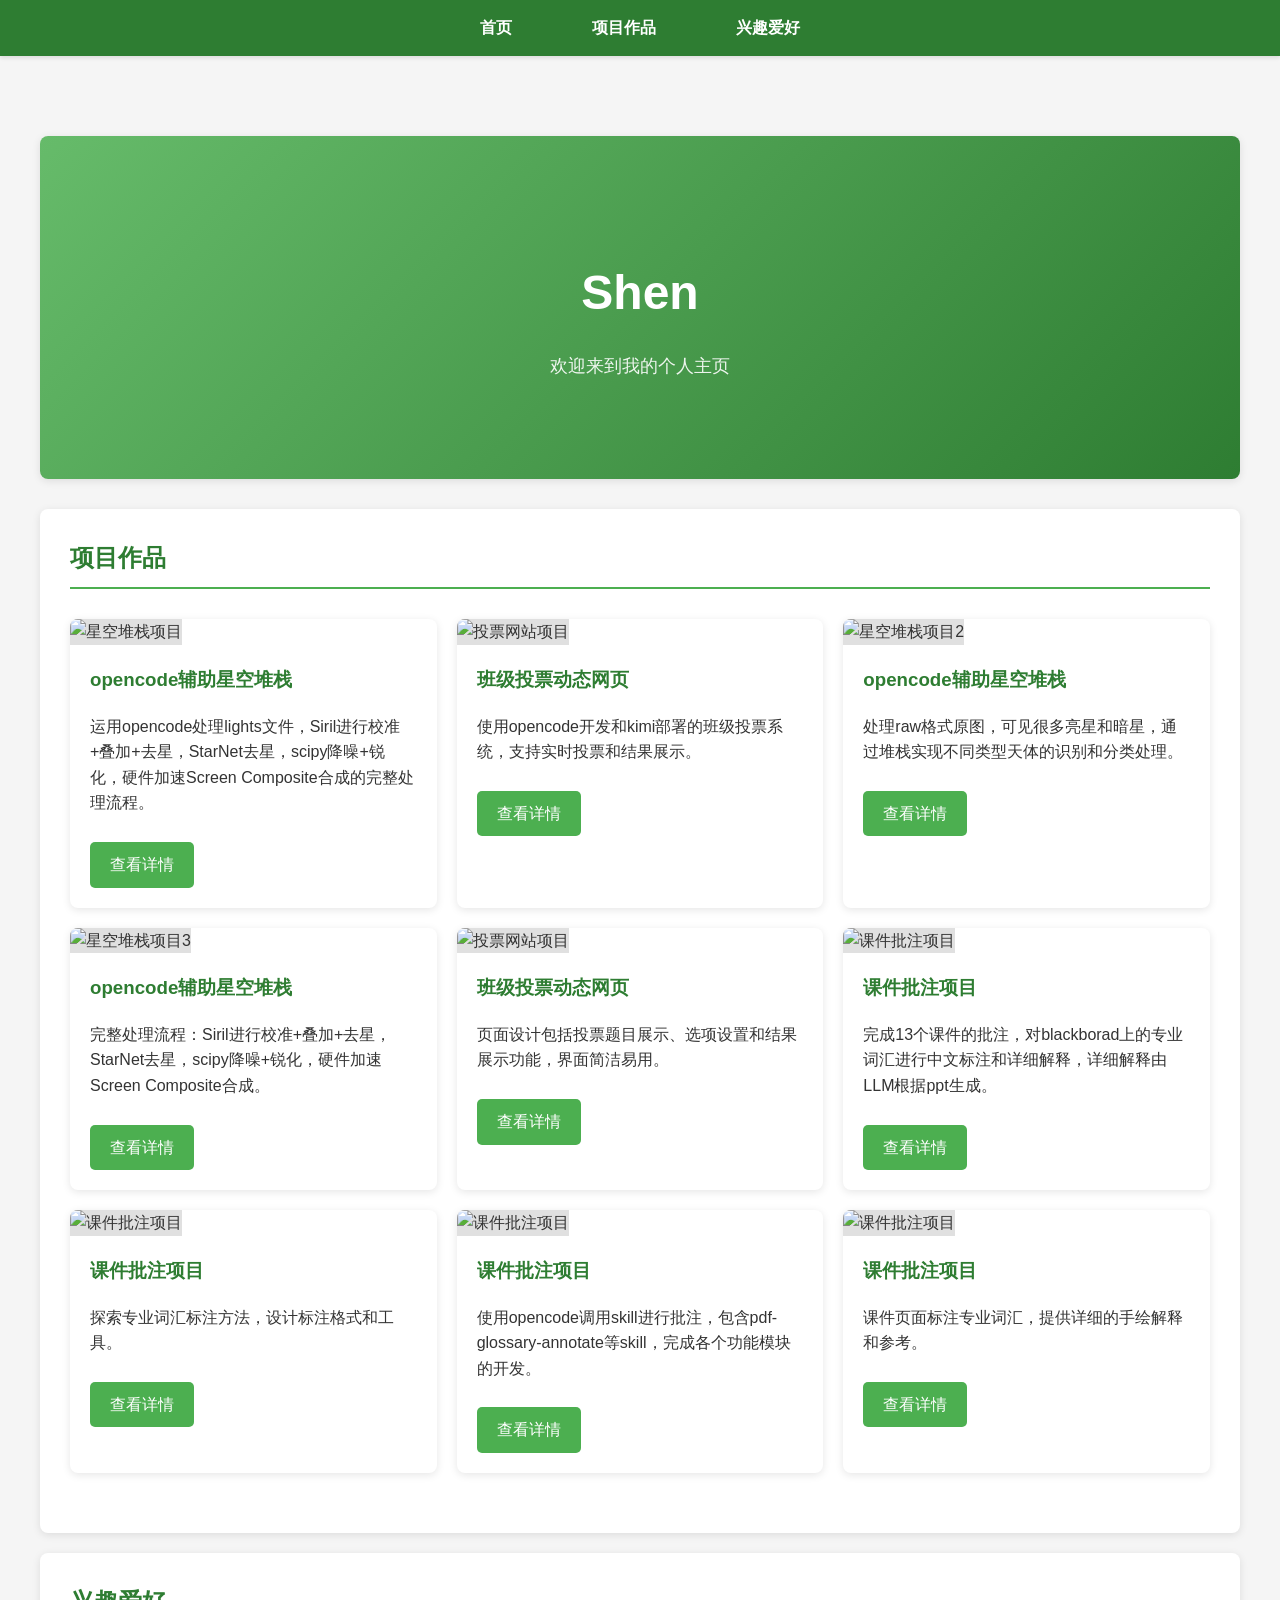
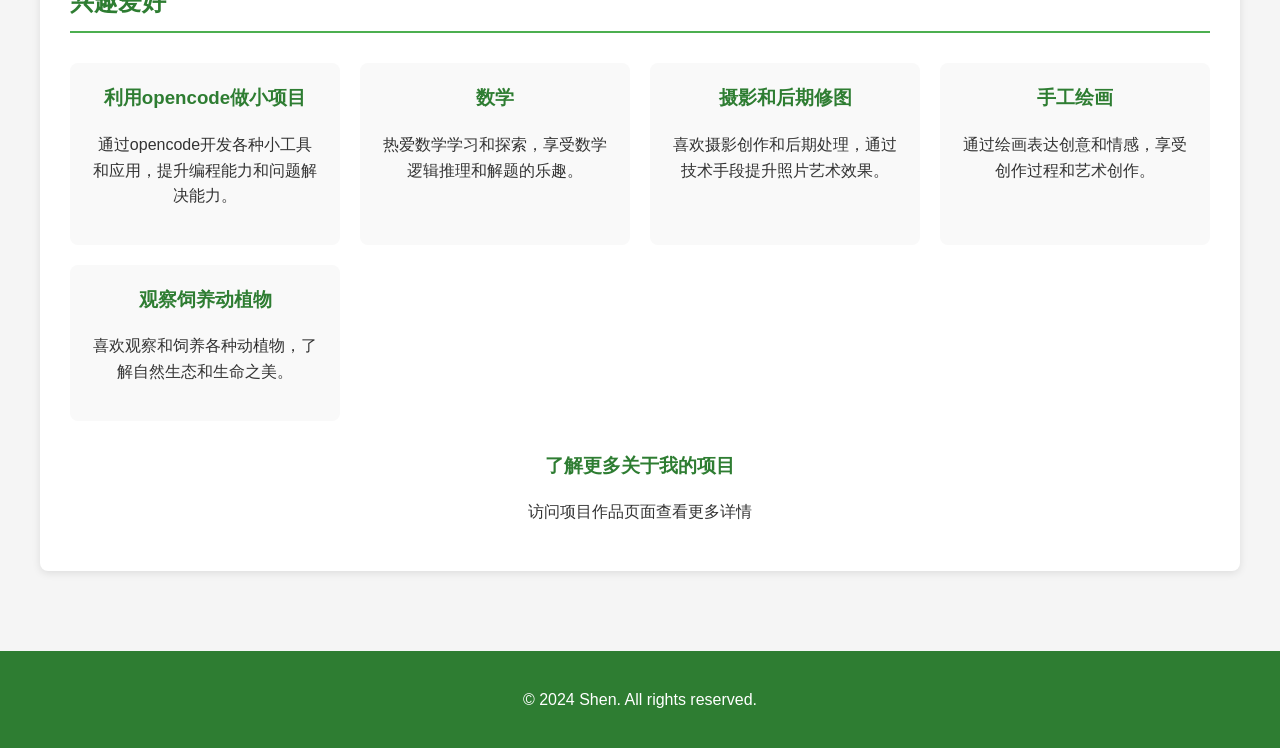
==== index-single.html @ d60ffbf8 "Move site files from html/ to repository root for GitHub Pages" ====
<!DOCTYPE html>
<html lang="zh-CN">
<head>
  <meta charset="UTF-8">
  <meta name="viewport" content="width=device-width, initial-scale=1.0">
  <title>Shen - 个人主页</title>
  <link rel="stylesheet" href="css/style.css">
  <style>
    html {
      scroll-behavior: smooth;
    }

    section {
      margin-top: 60px;
    }

    .section-nav {
      background-color: #2e7d32;
      color: white;
      padding: 15px 0;
      position: sticky;
      top: 0;
      z-index: 1000;
      box-shadow: 0 2px 4px rgba(0,0,0,0.1);
    }

    .section-nav ul {
      list-style: none;
      display: flex;
      justify-content: center;
      margin: 0;
      padding: 0;
    }

    .section-nav ul li {
      margin: 0 20px;
    }

    .section-nav ul li a {
      color: white;
      text-decoration: none;
      font-size: 16px;
      font-weight: bold;
      padding: 10px 20px;
      border-radius: 5px;
      transition: background-color 0.3s;
    }

    .section-nav ul li a:hover {
      background-color: #1b5e20;
    }

    .hero-section {
      text-align: center;
      padding: 80px 20px;
      background: linear-gradient(135deg, #66bb6a 0%, #2e7d32 100%);
      color: white;
      border-radius: 8px;
      margin-bottom: 30px;
    }

    .hero-section h1 {
      font-size: 48px;
      margin-bottom: 20px;
      color: white;
    }

    .hero-section p {
      font-size: 18px;
      opacity: 0.9;
    }

    .projects-section {
      background: white;
      border-radius: 8px;
      box-shadow: 0 2px 8px rgba(0,0,0,0.1);
      padding: 30px;
      margin: 20px 0;
    }

    .hobbies-section {
      background: white;
      border-radius: 8px;
      box-shadow: 0 2px 8px rgba(0,0,0,0.1);
      padding: 30px;
      margin: 20px 0;
    }

    @media (max-width: 768px) {
      .hero-section h1 {
        font-size: 36px;
      }

      .section-nav ul {
        flex-direction: column;
      }

      .section-nav ul li {
        margin: 10px 0;
      }

      section {
        margin-top: 40px;
      }
    }
  </style>
</head>
<body>
  <div class="section-nav">
    <nav>
      <ul>
        <li><a href="#home">首页</a></li>
        <li><a href="#projects">项目作品</a></li>
        <li><a href="#hobbies">兴趣爱好</a></li>
      </ul>
    </nav>
  </div>

  <div class="container">
    <section id="home" class="hero-section">
      <h1>Shen</h1>
      <p>欢迎来到我的个人主页</p>
    </section>

    <section id="projects" class="projects-section">
      <h2>项目作品</h2>
      <div class="project-grid">
        <div class="project-card">
          <img src="img/projects/stars/light文件预处理raw格式原图和预览图.png" alt="星空堆栈项目" class="project-image">
          <div class="project-content">
            <h3>opencode辅助星空堆栈</h3>
            <p>运用opencode处理lights文件，Siril进行校准+叠加+去星，StarNet去星，scipy降噪+锐化，硬件加速Screen Composite合成的完整处理流程。</p>
            <a href="https://github.com/ShenBlissard" target="_blank" class="project-link">查看详情</a>
          </div>
        </div>

        <div class="project-card">
          <img src="img/projects/vote/班级投票系统.png" alt="投票网站项目" class="project-image">
          <div class="project-content">
            <h3>班级投票动态网页</h3>
            <p>使用opencode开发和kimi部署的班级投票系统，支持实时投票和结果展示。</p>
            <a href="https://github.com/ShenBlissard" target="_blank" class="project-link">查看详情</a>
          </div>
        </div>

        <div class="project-card">
          <img src="img/projects/stars/light文件中raw格式原图在节点上的显示.png" alt="星空堆栈项目2" class="project-image">
          <div class="project-content">
            <h3>opencode辅助星空堆栈</h3>
            <p>处理raw格式原图，可见很多亮星和暗星，通过堆栈实现不同类型天体的识别和分类处理。</p>
            <a href="https://github.com/ShenBlissard" target="_blank" class="project-link">查看详情</a>
          </div>
        </div>

        <div class="project-card">
          <img src="img/projects/stars/运用opencode处理lights文件.jpg" alt="星空堆栈项目3" class="project-image">
          <div class="project-content">
            <h3>opencode辅助星空堆栈</h3>
            <p>完整处理流程：Siril进行校准+叠加+去星，StarNet去星，scipy降噪+锐化，硬件加速Screen Composite合成。</p>
            <a href="https://github.com/ShenBlissard" target="_blank" class="project-link">查看详情</a>
          </div>
        </div>

        <div class="project-card">
          <img src="img/projects/vote/页面设计图.jpg" alt="投票网站项目" class="project-image">
          <div class="project-content">
            <h3>班级投票动态网页</h3>
            <p>页面设计包括投票题目展示、选项设置和结果展示功能，界面简洁易用。</p>
            <a href="https://github.com/ShenBlissard" target="_blank" class="project-link">查看详情</a>
          </div>
        </div>

        <div class="project-card">
          <img src="img/projects/course/文件处理完成，共完成13个课件.png" alt="课件批注项目" class="project-image">
          <div class="project-content">
            <h3>课件批注项目</h3>
            <p>完成13个课件的批注，对blackborad上的专业词汇进行中文标注和详细解释，详细解释由LLM根据ppt生成。</p>
            <a href="https://github.com/ShenBlissard" target="_blank" class="project-link">查看详情</a>
          </div>
        </div>

        <div class="project-card">
          <img src="img/projects/course/没找到专业词汇标注方法.png" alt="课件批注项目" class="project-image">
          <div class="project-content">
            <h3>课件批注项目</h3>
            <p>探索专业词汇标注方法，设计标注格式和工具。</p>
            <a href="https://github.com/ShenBlissard" target="_blank" class="project-link">查看详情</a>
          </div>
        </div>

        <div class="project-card">
          <img src="img/projects/course/opencode的对话框.png" alt="课件批注项目" class="project-image">
          <div class="project-content">
            <h3>课件批注项目</h3>
            <p>使用opencode调用skill进行批注，包含pdf-glossary-annotate等skill，完成各个功能模块的开发。</p>
            <a href="https://github.com/ShenBlissard" target="_blank" class="project-link">查看详情</a>
          </div>
        </div>

        <div class="project-card">
          <img src="img/projects/course/另一个课件页面，具体专业词汇中的手绘解释.png" alt="课件批注项目" class="project-image">
          <div class="project-content">
            <h3>课件批注项目</h3>
            <p>课件页面标注专业词汇，提供详细的手绘解释和参考。</p>
            <a href="https://github.com/ShenBlissard" target="_blank" class="project-link">查看详情</a>
          </div>
        </div>
      </div>
    </section>

    <section id="hobbies" class="hobbies-section">
      <h2>兴趣爱好</h2>

      <div class="hobby-grid">
        <div class="hobby-item">
          <h3>利用opencode做小项目</h3>
          <p>通过opencode开发各种小工具和应用，提升编程能力和问题解决能力。</p>
        </div>

        <div class="hobby-item">
          <h3>数学</h3>
          <p>热爱数学学习和探索，享受数学逻辑推理和解题的乐趣。</p>
        </div>

        <div class="hobby-item">
          <h3>摄影和后期修图</h3>
          <p>喜欢摄影创作和后期处理，通过技术手段提升照片艺术效果。</p>
        </div>

        <div class="hobby-item">
          <h3>手工绘画</h3>
          <p>通过绘画表达创意和情感，享受创作过程和艺术创作。</p>
        </div>

        <div class="hobby-item">
          <h3>观察饲养动植物</h3>
          <p>喜欢观察和饲养各种动植物，了解自然生态和生命之美。</p>
        </div>
      </div>

      <div style="text-align: center; margin-top: 30px;">
        <h3>了解更多关于我的项目</h3>
        <p>访问项目作品页面查看更多详情</p>
      </div>
    </section>
  </div>

  <footer>
    <p>© 2024 Shen. All rights reserved.</p>
  </footer>
</body>
</html>
---- css/style.css ----
body {
  margin: 0;
  padding: 0;
  font-family: 'Arial', sans-serif;
  line-height: 1.6;
  background-color: #f5f5f5;
  color: #333;
}

.container {
  max-width: 1200px;
  margin: 0 auto;
  padding: 20px;
}

header {
  background-color: #2e7d32;
  color: white;
  padding: 20px 0;
  box-shadow: 0 2px 4px rgba(0,0,0,0.1);
}

nav {
  max-width: 1200px;
  margin: 0 auto;
  padding: 0 20px;
}

nav ul {
  list-style: none;
  display: flex;
  justify-content: center;
  margin: 0;
  padding: 0;
}

nav ul li {
  margin: 0 20px;
}

nav ul li a {
  color: white;
  text-decoration: none;
  font-size: 18px;
  font-weight: bold;
  padding: 10px 20px;
  border-radius: 5px;
  transition: background-color 0.3s;
}

nav ul li a:hover {
  background-color: #1b5e20;
}

h1, h2, h3 {
  color: #2e7d32;
}

h1 {
  text-align: center;
  margin-bottom: 30px;
}

h2 {
  border-bottom: 2px solid #4caf50;
  padding-bottom: 10px;
  margin-top: 0;
}

.project-grid {
  display: grid;
  grid-template-columns: repeat(auto-fit, minmax(300px, 1fr));
  gap: 20px;
  margin: 30px 0;
}

.project-card {
  background: white;
  border-radius: 8px;
  box-shadow: 0 2px 8px rgba(0,0,0,0.1);
  overflow: hidden;
  transition: transform 0.3s;
}

.project-card:hover {
  transform: translateY(-5px);
}

.project-image {
  width: 100%;
  height: 200px;
  object-fit: cover;
  background-color: #e0e0e0;
}

.project-content {
  padding: 20px;
}

.project-content h3 {
  margin-top: 0;
  color: #2e7d32;
}

.project-link {
  display: inline-block;
  background-color: #4caf50;
  color: white;
  text-decoration: none;
  padding: 10px 20px;
  border-radius: 5px;
  margin-top: 10px;
  transition: background-color 0.3s;
}

.project-link:hover {
  background-color: #388e3c;
}

section {
  background: white;
  border-radius: 8px;
  box-shadow: 0 2px 8px rgba(0,0,0,0.1);
  padding: 30px;
  margin: 20px 0;
}

.about-section {
  text-align: center;
}

.about-section h1 {
  font-size: 36px;
  margin-bottom: 20px;
}

.hobby-grid {
  display: grid;
  grid-template-columns: repeat(auto-fit, minmax(250px, 1fr));
  gap: 20px;
  margin: 30px 0;
}

.hobby-item {
  background: #f9f9f9;
  border-radius: 8px;
  padding: 20px;
  text-align: center;
  transition: background-color 0.3s;
}

.hobby-item:hover {
  background-color: #e8f5e9;
}

.hobby-item h3 {
  margin-top: 0;
  color: #2e7d32;
}

footer {
  background-color: #2e7d32;
  color: white;
  text-align: center;
  padding: 20px 0;
  margin-top: 40px;
}

@media (max-width: 768px) {
  nav ul {
    flex-direction: column;
  }

  nav ul li {
    margin: 10px 0;
  }
}
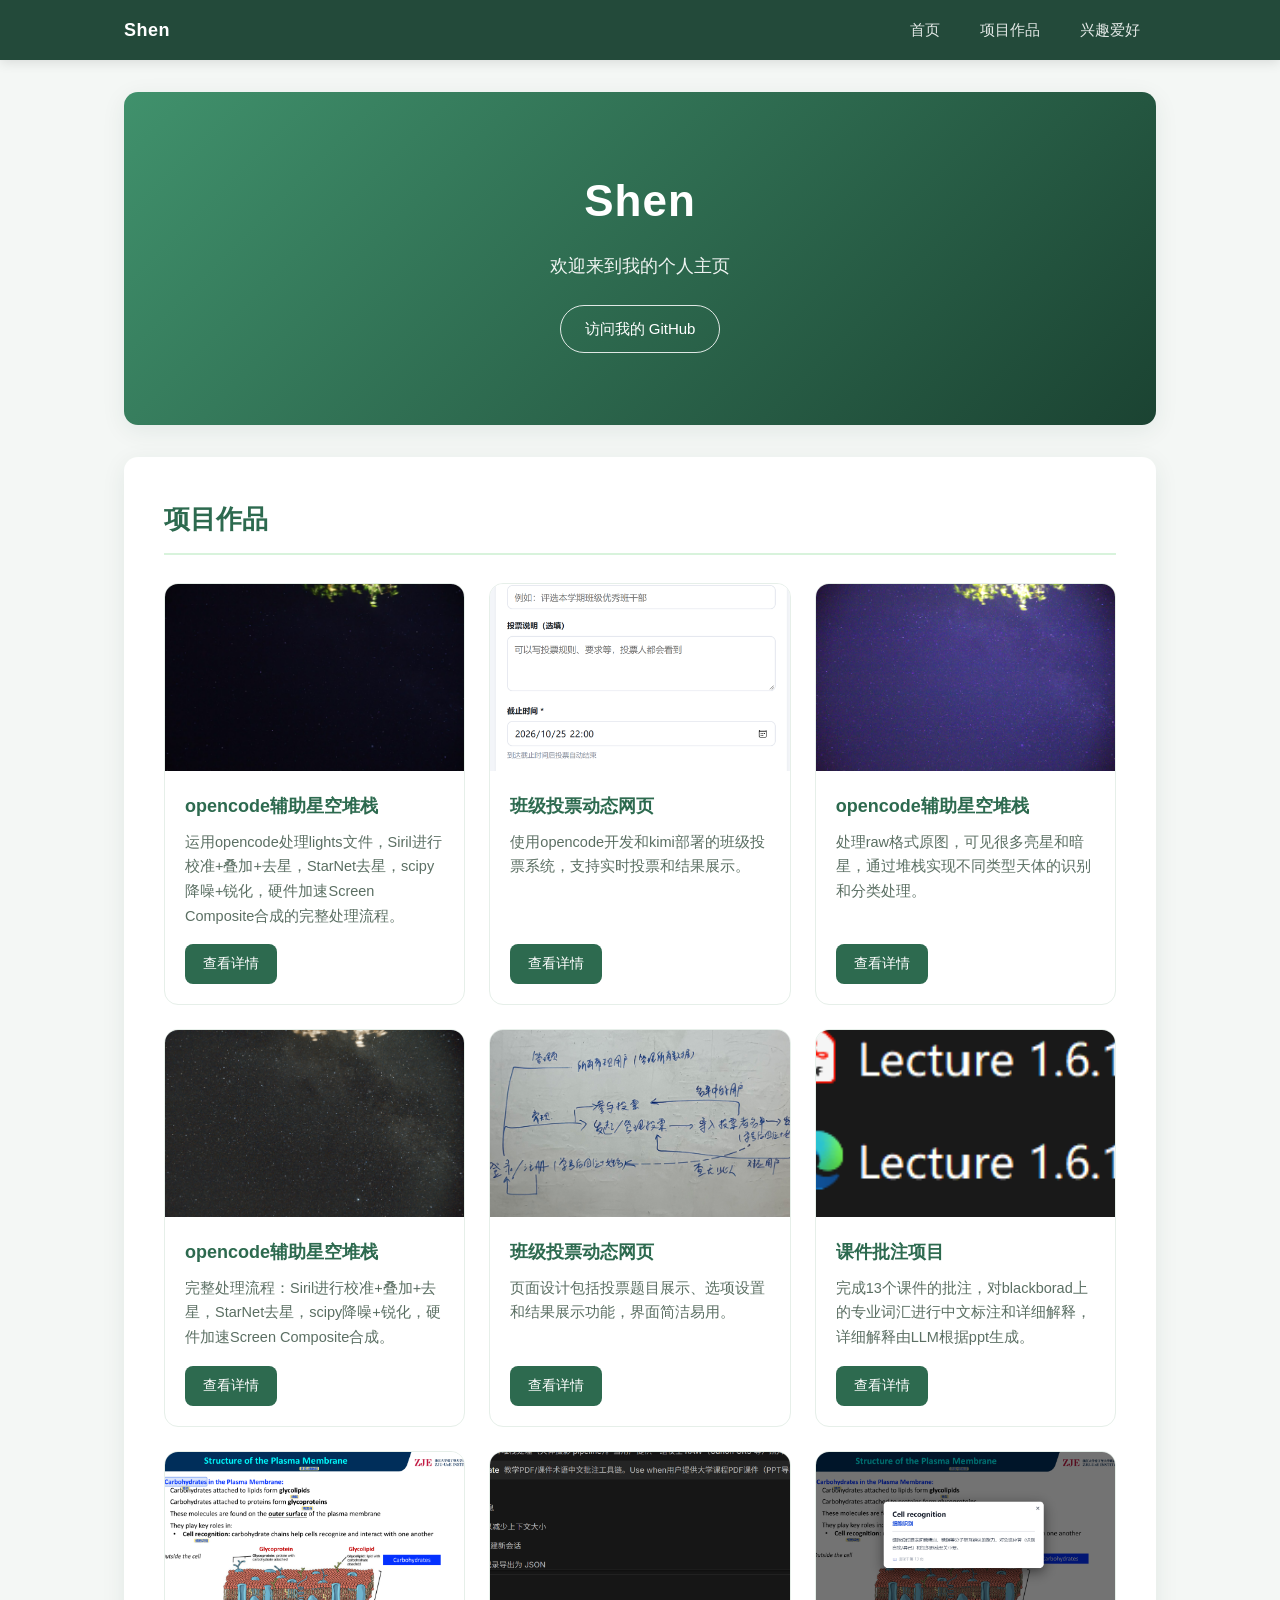
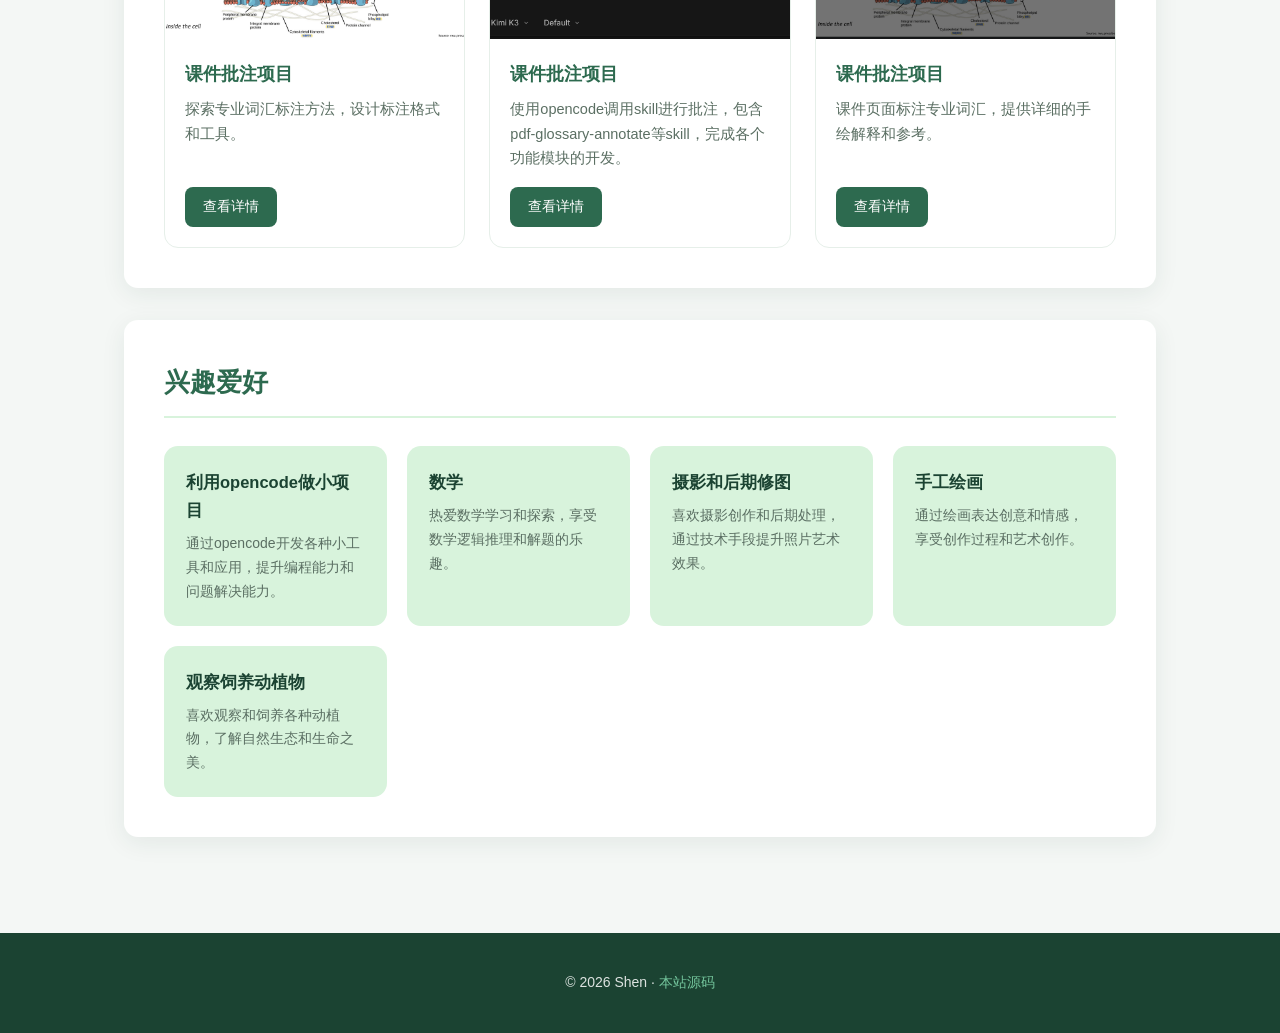
==== commit 4ebfb338: "Redesign homepage and fix all broken image references" ====
--- a/index-single.html
+++ b/index-single.html
@@ -5,212 +5,114 @@
   <meta name="viewport" content="width=device-width, initial-scale=1.0">
   <title>Shen - 个人主页</title>
   <link rel="stylesheet" href="css/style.css">
-  <style>
-    html {
-      scroll-behavior: smooth;
-    }
-
-    section {
-      margin-top: 60px;
-    }
-
-    .section-nav {
-      background-color: #2e7d32;
-      color: white;
-      padding: 15px 0;
-      position: sticky;
-      top: 0;
-      z-index: 1000;
-      box-shadow: 0 2px 4px rgba(0,0,0,0.1);
-    }
-
-    .section-nav ul {
-      list-style: none;
-      display: flex;
-      justify-content: center;
-      margin: 0;
-      padding: 0;
-    }
-
-    .section-nav ul li {
-      margin: 0 20px;
-    }
-
-    .section-nav ul li a {
-      color: white;
-      text-decoration: none;
-      font-size: 16px;
-      font-weight: bold;
-      padding: 10px 20px;
-      border-radius: 5px;
-      transition: background-color 0.3s;
-    }
-
-    .section-nav ul li a:hover {
-      background-color: #1b5e20;
-    }
-
-    .hero-section {
-      text-align: center;
-      padding: 80px 20px;
-      background: linear-gradient(135deg, #66bb6a 0%, #2e7d32 100%);
-      color: white;
-      border-radius: 8px;
-      margin-bottom: 30px;
-    }
-
-    .hero-section h1 {
-      font-size: 48px;
-      margin-bottom: 20px;
-      color: white;
-    }
-
-    .hero-section p {
-      font-size: 18px;
-      opacity: 0.9;
-    }
-
-    .projects-section {
-      background: white;
-      border-radius: 8px;
-      box-shadow: 0 2px 8px rgba(0,0,0,0.1);
-      padding: 30px;
-      margin: 20px 0;
-    }
-
-    .hobbies-section {
-      background: white;
-      border-radius: 8px;
-      box-shadow: 0 2px 8px rgba(0,0,0,0.1);
-      padding: 30px;
-      margin: 20px 0;
-    }
-
-    @media (max-width: 768px) {
-      .hero-section h1 {
-        font-size: 36px;
-      }
-
-      .section-nav ul {
-        flex-direction: column;
-      }
-
-      .section-nav ul li {
-        margin: 10px 0;
-      }
-
-      section {
-        margin-top: 40px;
-      }
-    }
-  </style>
 </head>
 <body>
-  <div class="section-nav">
+  <header class="navbar">
     <nav>
+      <a class="brand" href="#home">Shen</a>
       <ul>
         <li><a href="#home">首页</a></li>
         <li><a href="#projects">项目作品</a></li>
         <li><a href="#hobbies">兴趣爱好</a></li>
       </ul>
     </nav>
-  </div>
+  </header>
 
-  <div class="container">
+  <main class="container">
     <section id="home" class="hero-section">
       <h1>Shen</h1>
       <p>欢迎来到我的个人主页</p>
+      <a class="hero-link" href="https://github.com/ShenBlissard" target="_blank" rel="noopener">访问我的 GitHub</a>
     </section>
 
-    <section id="projects" class="projects-section">
+    <section id="projects" class="section-card">
       <h2>项目作品</h2>
       <div class="project-grid">
-        <div class="project-card">
-          <img src="img/projects/stars/light文件预处理raw格式原图和预览图.png" alt="星空堆栈项目" class="project-image">
+        <article class="project-card">
+          <img src="img/projects/stars/stars-raw-preview.png" alt="星空堆栈项目：light文件夹中raw格式原图的相机预览" class="project-image">
           <div class="project-content">
             <h3>opencode辅助星空堆栈</h3>
             <p>运用opencode处理lights文件，Siril进行校准+叠加+去星，StarNet去星，scipy降噪+锐化，硬件加速Screen Composite合成的完整处理流程。</p>
-            <a href="https://github.com/ShenBlissard" target="_blank" class="project-link">查看详情</a>
+            <a href="https://github.com/ShenBlissard" target="_blank" rel="noopener" class="project-link">查看详情</a>
           </div>
-        </div>
+        </article>
 
-        <div class="project-card">
-          <img src="img/projects/vote/班级投票系统.png" alt="投票网站项目" class="project-image">
+        <article class="project-card">
+          <img src="img/projects/vote/vote-ui.png" alt="班级投票系统：发起投票界面" class="project-image">
           <div class="project-content">
             <h3>班级投票动态网页</h3>
             <p>使用opencode开发和kimi部署的班级投票系统，支持实时投票和结果展示。</p>
-            <a href="https://github.com/ShenBlissard" target="_blank" class="project-link">查看详情</a>
+            <a href="https://github.com/ShenBlissard" target="_blank" rel="noopener" class="project-link">查看详情</a>
           </div>
-        </div>
+        </article>
 
-        <div class="project-card">
-          <img src="img/projects/stars/light文件中raw格式原图在节点上的显示.png" alt="星空堆栈项目2" class="project-image">
+        <article class="project-card">
+          <img src="img/projects/stars/stars-raw-node.png" alt="星空堆栈项目：raw格式原图在电脑上的显示" class="project-image">
           <div class="project-content">
             <h3>opencode辅助星空堆栈</h3>
             <p>处理raw格式原图，可见很多亮星和暗星，通过堆栈实现不同类型天体的识别和分类处理。</p>
-            <a href="https://github.com/ShenBlissard" target="_blank" class="project-link">查看详情</a>
+            <a href="https://github.com/ShenBlissard" target="_blank" rel="noopener" class="project-link">查看详情</a>
           </div>
-        </div>
+        </article>
 
-        <div class="project-card">
-          <img src="img/projects/stars/运用opencode处理lights文件.jpg" alt="星空堆栈项目3" class="project-image">
+        <article class="project-card">
+          <img src="img/projects/stars/stars-final.jpg" alt="星空堆栈项目：处理完成后的银河成品图" class="project-image">
           <div class="project-content">
             <h3>opencode辅助星空堆栈</h3>
             <p>完整处理流程：Siril进行校准+叠加+去星，StarNet去星，scipy降噪+锐化，硬件加速Screen Composite合成。</p>
-            <a href="https://github.com/ShenBlissard" target="_blank" class="project-link">查看详情</a>
+            <a href="https://github.com/ShenBlissard" target="_blank" rel="noopener" class="project-link">查看详情</a>
           </div>
-        </div>
+        </article>
 
-        <div class="project-card">
-          <img src="img/projects/vote/页面设计图.jpg" alt="投票网站项目" class="project-image">
+        <article class="project-card">
+          <img src="img/projects/vote/vote-flowchart.jpg" alt="投票网站项目：页面流程设计图" class="project-image">
           <div class="project-content">
             <h3>班级投票动态网页</h3>
             <p>页面设计包括投票题目展示、选项设置和结果展示功能，界面简洁易用。</p>
-            <a href="https://github.com/ShenBlissard" target="_blank" class="project-link">查看详情</a>
+            <a href="https://github.com/ShenBlissard" target="_blank" rel="noopener" class="project-link">查看详情</a>
           </div>
-        </div>
+        </article>
 
-        <div class="project-card">
-          <img src="img/projects/course/文件处理完成，共完成13个课件.png" alt="课件批注项目" class="project-image">
+        <article class="project-card">
+          <img src="img/projects/course/course-folder.png" alt="课件批注项目：原版课件与生成的批注版课件文件夹截图" class="project-image">
           <div class="project-content">
             <h3>课件批注项目</h3>
             <p>完成13个课件的批注，对blackborad上的专业词汇进行中文标注和详细解释，详细解释由LLM根据ppt生成。</p>
-            <a href="https://github.com/ShenBlissard" target="_blank" class="project-link">查看详情</a>
+            <a href="https://github.com/ShenBlissard" target="_blank" rel="noopener" class="project-link">查看详情</a>
           </div>
-        </div>
+        </article>
 
-        <div class="project-card">
-          <img src="img/projects/course/没找到专业词汇标注方法.png" alt="课件批注项目" class="project-image">
+        <article class="project-card">
+          <img src="img/projects/course/course-annotated-translation.png" alt="课件批注项目：标注版课件内页，专业词汇下方有中文翻译" class="project-image">
           <div class="project-content">
             <h3>课件批注项目</h3>
             <p>探索专业词汇标注方法，设计标注格式和工具。</p>
-            <a href="https://github.com/ShenBlissard" target="_blank" class="project-link">查看详情</a>
+            <a href="https://github.com/ShenBlissard" target="_blank" rel="noopener" class="project-link">查看详情</a>
           </div>
-        </div>
+        </article>
 
-        <div class="project-card">
-          <img src="img/projects/course/opencode的对话框.png" alt="课件批注项目" class="project-image">
+        <article class="project-card">
+          <img src="img/projects/course/course-skill-ui.png" alt="课件批注项目：opencode界面中skill的生成与使用" class="project-image">
           <div class="project-content">
             <h3>课件批注项目</h3>
             <p>使用opencode调用skill进行批注，包含pdf-glossary-annotate等skill，完成各个功能模块的开发。</p>
-            <a href="https://github.com/ShenBlissard" target="_blank" class="project-link">查看详情</a>
+            <a href="https://github.com/ShenBlissard" target="_blank" rel="noopener" class="project-link">查看详情</a>
           </div>
-        </div>
+        </article>
 
-        <div class="project-card">
-          <img src="img/projects/course/另一个课件页面，具体专业词汇中的手绘解释.png" alt="课件批注项目" class="project-image">
+        <article class="project-card">
+          <img src="img/projects/course/course-annotated-explain.png" alt="课件批注项目：点击专业词汇后跳出中文解释的批注版课件内页" class="project-image">
           <div class="project-content">
             <h3>课件批注项目</h3>
             <p>课件页面标注专业词汇，提供详细的手绘解释和参考。</p>
-            <a href="https://github.com/ShenBlissard" target="_blank" class="project-link">查看详情</a>
+            <a href="https://github.com/ShenBlissard" target="_blank" rel="noopener" class="project-link">查看详情</a>
           </div>
-        </div>
+        </article>
       </div>
     </section>
 
-    <section id="hobbies" class="hobbies-section">
+    <section id="hobbies" class="section-card">
       <h2>兴趣爱好</h2>
-
       <div class="hobby-grid">
         <div class="hobby-item">
           <h3>利用opencode做小项目</h3>
@@ -237,16 +139,11 @@
           <p>喜欢观察和饲养各种动植物，了解自然生态和生命之美。</p>
         </div>
       </div>
-
-      <div style="text-align: center; margin-top: 30px;">
-        <h3>了解更多关于我的项目</h3>
-        <p>访问项目作品页面查看更多详情</p>
-      </div>
     </section>
-  </div>
+  </main>
 
   <footer>
-    <p>© 2024 Shen. All rights reserved.</p>
+    <p>© 2026 Shen · <a href="https://github.com/ShenBlissard/profile" target="_blank" rel="noopener">本站源码</a></p>
   </footer>
 </body>
 </html>
--- a/css/style.css
+++ b/css/style.css
@@ -1,177 +1,309 @@
+:root {
+  --green-900: #1b4332;
+  --green-700: #2d6a4f;
+  --green-500: #40916c;
+  --green-300: #74c69d;
+  --green-100: #d8f3dc;
+  --bg: #f4f7f5;
+  --card: #ffffff;
+  --text: #21322a;
+  --text-muted: #5b6f63;
+  --radius: 14px;
+  --shadow: 0 6px 24px rgba(27, 67, 50, 0.08);
+  --shadow-hover: 0 12px 32px rgba(27, 67, 50, 0.14);
+}
+
+* {
+  box-sizing: border-box;
+}
+
+html {
+  scroll-behavior: smooth;
+}
+
 body {
   margin: 0;
   padding: 0;
-  font-family: 'Arial', sans-serif;
-  line-height: 1.6;
-  background-color: #f5f5f5;
-  color: #333;
-}
-
-.container {
-  max-width: 1200px;
+  font-family: -apple-system, BlinkMacSystemFont, "Segoe UI", "PingFang SC",
+    "Hiragino Sans GB", "Microsoft YaHei", sans-serif;
+  line-height: 1.7;
+  background-color: var(--bg);
+  color: var(--text);
+}
+
+section {
+  scroll-margin-top: 84px;
+}
+
+/* ---------- 顶部导航 ---------- */
+.navbar {
+  position: sticky;
+  top: 0;
+  z-index: 100;
+  background: rgba(27, 67, 50, 0.96);
+  backdrop-filter: blur(8px);
+  box-shadow: 0 2px 12px rgba(0, 0, 0, 0.12);
+}
+
+.navbar nav {
+  max-width: 1080px;
   margin: 0 auto;
-  padding: 20px;
-}
-
-header {
-  background-color: #2e7d32;
-  color: white;
-  padding: 20px 0;
-  box-shadow: 0 2px 4px rgba(0,0,0,0.1);
-}
-
-nav {
-  max-width: 1200px;
-  margin: 0 auto;
-  padding: 0 20px;
-}
-
-nav ul {
+  padding: 0 24px;
+  display: flex;
+  align-items: center;
+  justify-content: space-between;
+  height: 60px;
+}
+
+.navbar .brand {
+  color: #ffffff;
+  font-weight: 700;
+  font-size: 18px;
+  letter-spacing: 0.5px;
+  text-decoration: none;
+}
+
+.navbar ul {
   list-style: none;
   display: flex;
-  justify-content: center;
+  gap: 8px;
   margin: 0;
   padding: 0;
 }
 
-nav ul li {
-  margin: 0 20px;
-}
-
-nav ul li a {
-  color: white;
-  text-decoration: none;
+.navbar ul li a {
+  color: rgba(255, 255, 255, 0.88);
+  text-decoration: none;
+  font-size: 15px;
+  padding: 8px 16px;
+  border-radius: 8px;
+  transition: background-color 0.2s ease, color 0.2s ease;
+}
+
+.navbar ul li a:hover {
+  background-color: rgba(255, 255, 255, 0.14);
+  color: #ffffff;
+}
+
+.navbar ul li a:focus-visible {
+  outline: 2px solid var(--green-300);
+  outline-offset: 2px;
+}
+
+/* ---------- 主体布局 ---------- */
+.container {
+  max-width: 1080px;
+  margin: 0 auto;
+  padding: 0 24px 48px;
+}
+
+.hero-section {
+  margin-top: 32px;
+  text-align: center;
+  padding: 72px 24px;
+  background: linear-gradient(135deg, var(--green-500) 0%, var(--green-900) 100%);
+  color: #ffffff;
+  border-radius: var(--radius);
+  box-shadow: var(--shadow);
+}
+
+.hero-section h1 {
+  font-size: 44px;
+  margin: 0 0 12px;
+  letter-spacing: 1px;
+}
+
+.hero-section p {
   font-size: 18px;
-  font-weight: bold;
-  padding: 10px 20px;
-  border-radius: 5px;
-  transition: background-color 0.3s;
-}
-
-nav ul li a:hover {
-  background-color: #1b5e20;
-}
-
-h1, h2, h3 {
-  color: #2e7d32;
-}
-
-h1 {
-  text-align: center;
-  margin-bottom: 30px;
-}
-
-h2 {
-  border-bottom: 2px solid #4caf50;
-  padding-bottom: 10px;
-  margin-top: 0;
-}
-
+  margin: 0 0 24px;
+  opacity: 0.92;
+}
+
+.hero-link {
+  display: inline-block;
+  padding: 10px 24px;
+  border: 1.5px solid rgba(255, 255, 255, 0.85);
+  border-radius: 999px;
+  color: #ffffff;
+  text-decoration: none;
+  font-size: 15px;
+  transition: background-color 0.2s ease;
+}
+
+.hero-link:hover {
+  background-color: rgba(255, 255, 255, 0.16);
+}
+
+.hero-link:focus-visible {
+  outline: 2px solid #ffffff;
+  outline-offset: 3px;
+}
+
+/* ---------- 章节 ---------- */
+.section-card {
+  background: var(--card);
+  border-radius: var(--radius);
+  box-shadow: var(--shadow);
+  padding: 40px;
+  margin-top: 32px;
+}
+
+.section-card h2 {
+  margin: 0 0 28px;
+  padding-bottom: 12px;
+  font-size: 26px;
+  color: var(--green-700);
+  border-bottom: 2px solid var(--green-100);
+}
+
+/* ---------- 项目卡片 ---------- */
 .project-grid {
   display: grid;
-  grid-template-columns: repeat(auto-fit, minmax(300px, 1fr));
-  gap: 20px;
-  margin: 30px 0;
+  grid-template-columns: repeat(auto-fill, minmax(280px, 1fr));
+  gap: 24px;
 }
 
 .project-card {
-  background: white;
-  border-radius: 8px;
-  box-shadow: 0 2px 8px rgba(0,0,0,0.1);
+  background: var(--card);
+  border: 1px solid #e6efe9;
+  border-radius: var(--radius);
   overflow: hidden;
-  transition: transform 0.3s;
-}
-
-.project-card:hover {
-  transform: translateY(-5px);
+  display: flex;
+  flex-direction: column;
+  transition: transform 0.25s ease, box-shadow 0.25s ease;
+}
+
+.project-card:hover,
+.project-card:focus-within {
+  transform: translateY(-4px);
+  box-shadow: var(--shadow-hover);
 }
 
 .project-image {
   width: 100%;
-  height: 200px;
+  aspect-ratio: 16 / 10;
   object-fit: cover;
-  background-color: #e0e0e0;
+  background-color: #e8f0ea;
+  display: block;
 }
 
 .project-content {
   padding: 20px;
+  display: flex;
+  flex-direction: column;
+  flex: 1;
 }
 
 .project-content h3 {
-  margin-top: 0;
-  color: #2e7d32;
+  margin: 0 0 8px;
+  font-size: 18px;
+  color: var(--green-700);
+}
+
+.project-content p {
+  margin: 0 0 16px;
+  font-size: 14.5px;
+  color: var(--text-muted);
+  flex: 1;
 }
 
 .project-link {
+  align-self: flex-start;
   display: inline-block;
-  background-color: #4caf50;
-  color: white;
-  text-decoration: none;
-  padding: 10px 20px;
-  border-radius: 5px;
-  margin-top: 10px;
-  transition: background-color 0.3s;
+  padding: 8px 18px;
+  background-color: var(--green-700);
+  color: #ffffff;
+  text-decoration: none;
+  font-size: 14px;
+  border-radius: 8px;
+  transition: background-color 0.2s ease;
 }
 
 .project-link:hover {
-  background-color: #388e3c;
-}
-
-section {
-  background: white;
-  border-radius: 8px;
-  box-shadow: 0 2px 8px rgba(0,0,0,0.1);
-  padding: 30px;
-  margin: 20px 0;
-}
-
-.about-section {
-  text-align: center;
-}
-
-.about-section h1 {
-  font-size: 36px;
-  margin-bottom: 20px;
-}
-
+  background-color: var(--green-900);
+}
+
+.project-link:focus-visible {
+  outline: 2px solid var(--green-500);
+  outline-offset: 2px;
+}
+
+/* ---------- 兴趣爱好 ---------- */
 .hobby-grid {
   display: grid;
-  grid-template-columns: repeat(auto-fit, minmax(250px, 1fr));
+  grid-template-columns: repeat(auto-fill, minmax(220px, 1fr));
   gap: 20px;
-  margin: 30px 0;
 }
 
 .hobby-item {
-  background: #f9f9f9;
-  border-radius: 8px;
-  padding: 20px;
+  background: var(--green-100);
+  border-radius: var(--radius);
+  padding: 22px;
+  transition: background-color 0.2s ease, transform 0.25s ease;
+}
+
+.hobby-item:hover {
+  background: #c8ecd8;
+  transform: translateY(-3px);
+}
+
+.hobby-item h3 {
+  margin: 0 0 8px;
+  font-size: 16.5px;
+  color: var(--green-900);
+}
+
+.hobby-item p {
+  margin: 0;
+  font-size: 14px;
+  color: var(--text-muted);
+}
+
+/* ---------- 页脚 ---------- */
+footer {
+  margin-top: 48px;
+  background-color: var(--green-900);
+  color: rgba(255, 255, 255, 0.85);
   text-align: center;
-  transition: background-color 0.3s;
-}
-
-.hobby-item:hover {
-  background-color: #e8f5e9;
-}
-
-.hobby-item h3 {
-  margin-top: 0;
-  color: #2e7d32;
-}
-
-footer {
-  background-color: #2e7d32;
-  color: white;
-  text-align: center;
-  padding: 20px 0;
-  margin-top: 40px;
-}
-
-@media (max-width: 768px) {
-  nav ul {
-    flex-direction: column;
-  }
-
-  nav ul li {
-    margin: 10px 0;
-  }
-}
+  padding: 24px;
+  font-size: 14px;
+}
+
+footer a {
+  color: var(--green-300);
+  text-decoration: none;
+}
+
+footer a:hover {
+  text-decoration: underline;
+}
+
+/* ---------- 响应式 ---------- */
+@media (max-width: 640px) {
+  .hero-section {
+    padding: 56px 20px;
+  }
+
+  .hero-section h1 {
+    font-size: 34px;
+  }
+
+  .section-card {
+    padding: 28px 20px;
+  }
+}
+
+/* ---------- 减弱动效 ---------- */
+@media (prefers-reduced-motion: reduce) {
+  html {
+    scroll-behavior: auto;
+  }
+
+  .project-card,
+  .hobby-item,
+  .navbar ul li a,
+  .project-link,
+  .hero-link {
+    transition: none;
+  }
+}
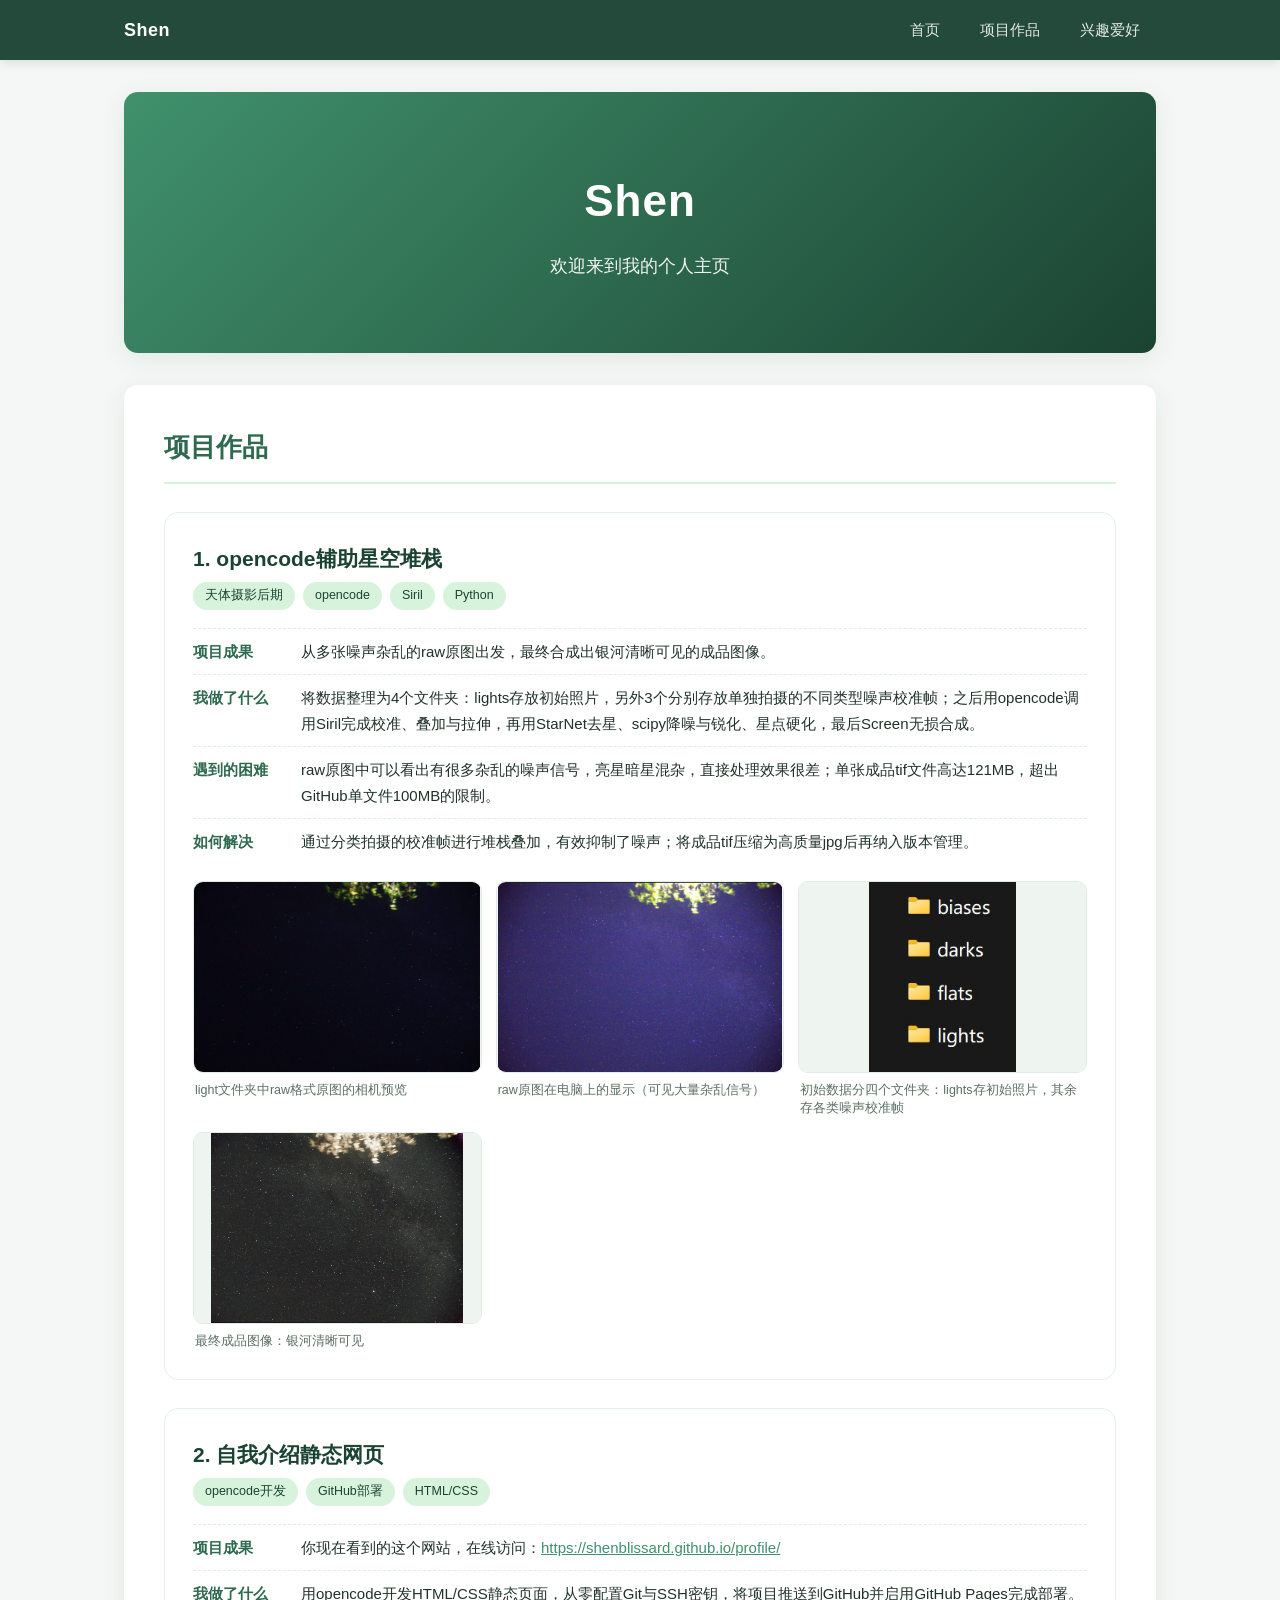
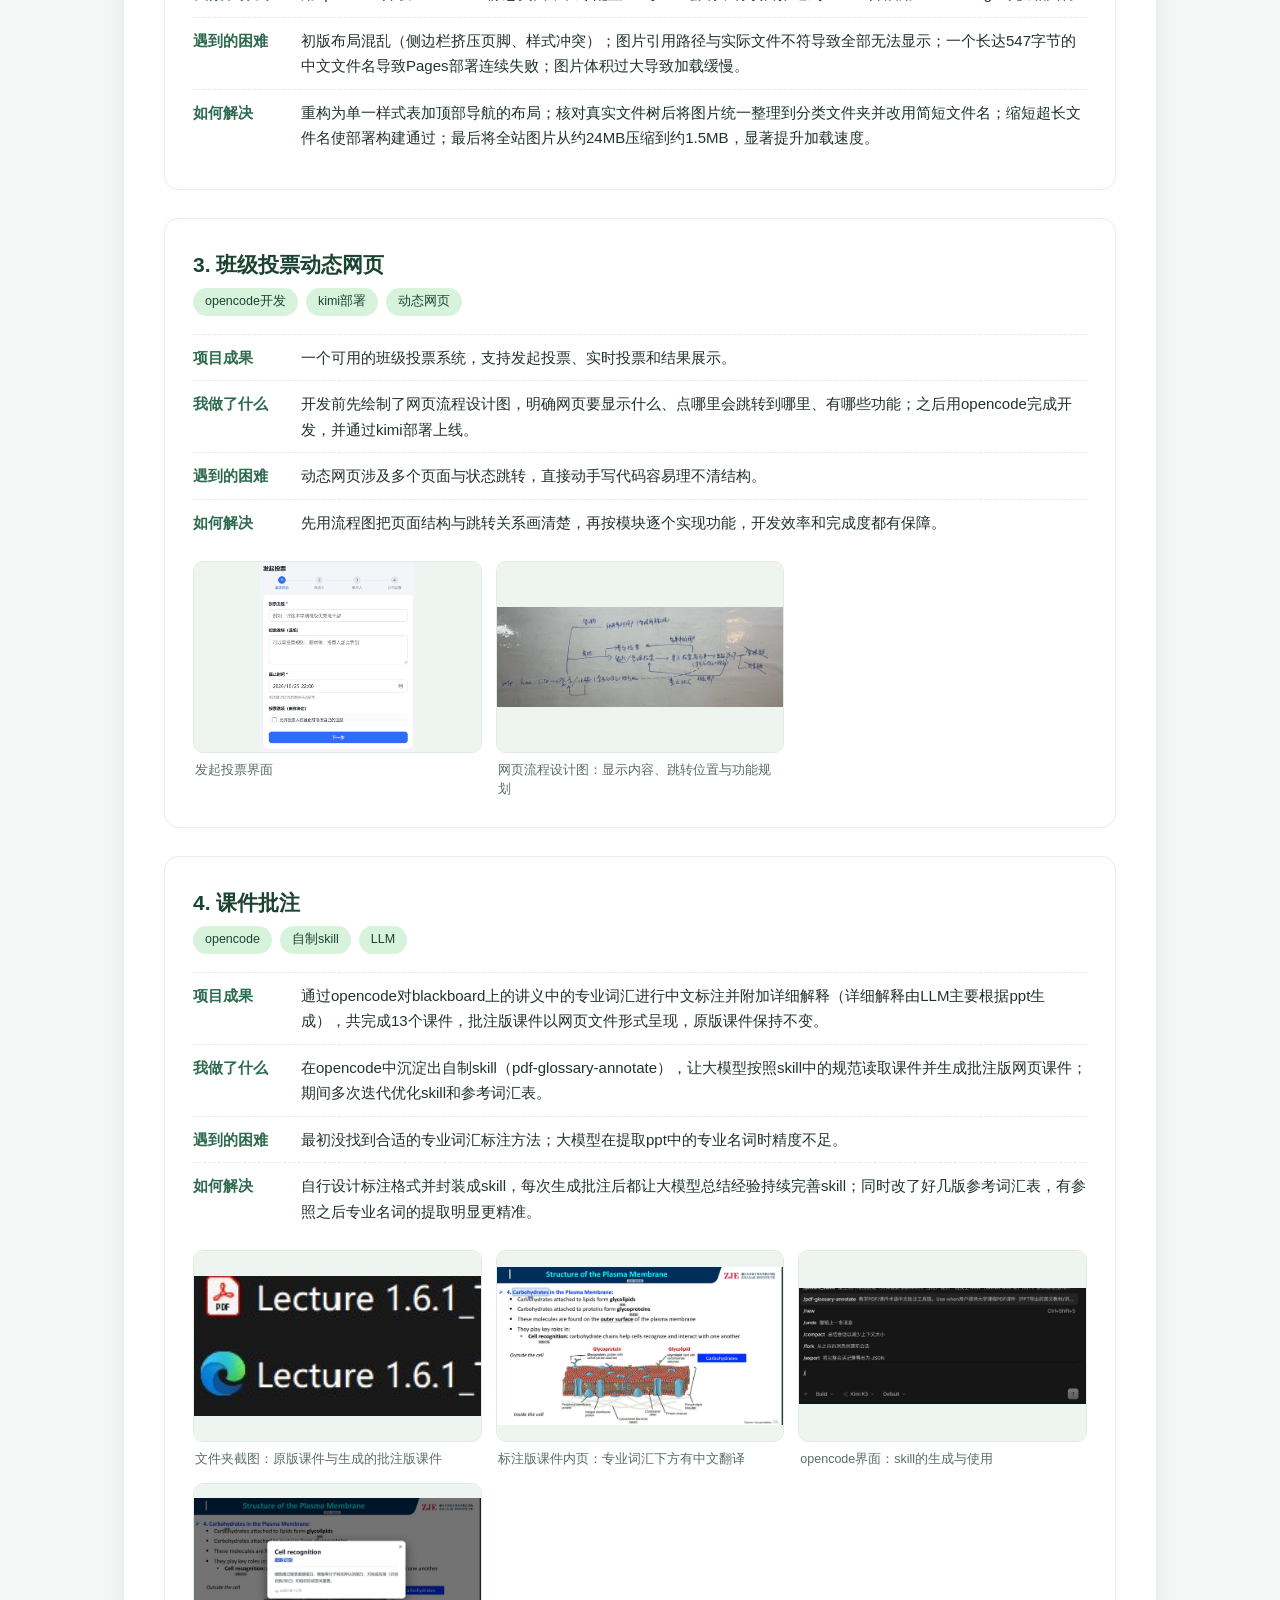
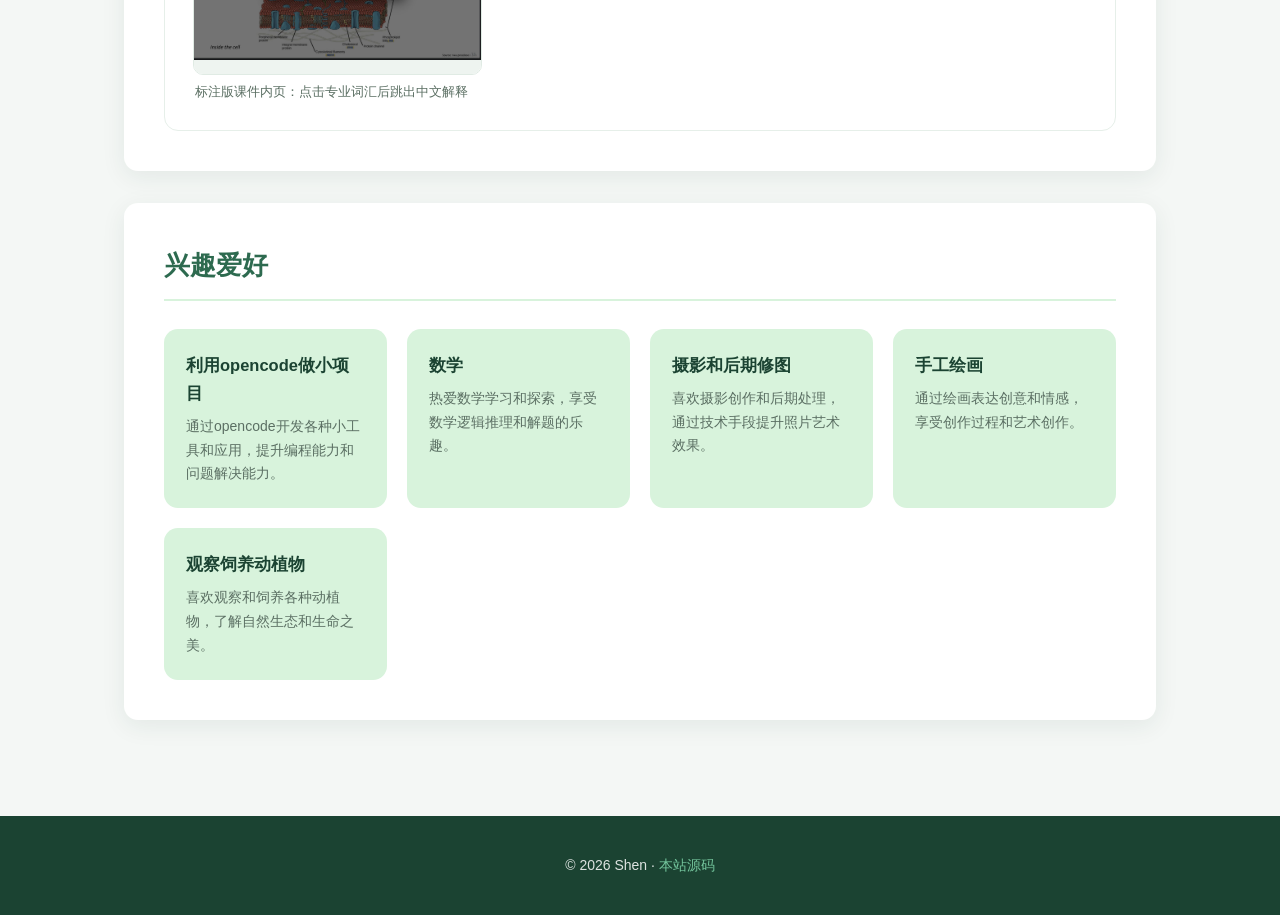
==== commit 46138116: "Restructure projects into 4 categorized sections, compress images 24MB->1.5MB" ====
--- a/index-single.html
+++ b/index-single.html
@@ -22,93 +22,62 @@
     <section id="home" class="hero-section">
       <h1>Shen</h1>
       <p>欢迎来到我的个人主页</p>
-      <a class="hero-link" href="https://github.com/ShenBlissard" target="_blank" rel="noopener">访问我的 GitHub</a>
     </section>
 
     <section id="projects" class="section-card">
       <h2>项目作品</h2>
-      <div class="project-grid">
-        <article class="project-card">
-          <img src="img/projects/stars/stars-raw-preview.png" alt="星空堆栈项目：light文件夹中raw格式原图的相机预览" class="project-image">
-          <div class="project-content">
-            <h3>opencode辅助星空堆栈</h3>
-            <p>运用opencode处理lights文件，Siril进行校准+叠加+去星，StarNet去星，scipy降噪+锐化，硬件加速Screen Composite合成的完整处理流程。</p>
-            <a href="https://github.com/ShenBlissard" target="_blank" rel="noopener" class="project-link">查看详情</a>
-          </div>
-        </article>
 
-        <article class="project-card">
-          <img src="img/projects/vote/vote-ui.png" alt="班级投票系统：发起投票界面" class="project-image">
-          <div class="project-content">
-            <h3>班级投票动态网页</h3>
-            <p>使用opencode开发和kimi部署的班级投票系统，支持实时投票和结果展示。</p>
-            <a href="https://github.com/ShenBlissard" target="_blank" rel="noopener" class="project-link">查看详情</a>
-          </div>
-        </article>
+      <article class="project-group">
+        <h3>1. opencode辅助星空堆栈</h3>
+        <div class="project-tags"><span>天体摄影后期</span><span>opencode</span><span>Siril</span><span>Python</span></div>
+        <div class="proj-row"><span class="label">项目成果</span><p>从多张噪声杂乱的raw原图出发，最终合成出银河清晰可见的成品图像。</p></div>
+        <div class="proj-row"><span class="label">我做了什么</span><p>将数据整理为4个文件夹：lights存放初始照片，另外3个分别存放单独拍摄的不同类型噪声校准帧；之后用opencode调用Siril完成校准、叠加与拉伸，再用StarNet去星、scipy降噪与锐化、星点硬化，最后Screen无损合成。</p></div>
+        <div class="proj-row"><span class="label">遇到的困难</span><p>raw原图中可以看出有很多杂乱的噪声信号，亮星暗星混杂，直接处理效果很差；单张成品tif文件高达121MB，超出GitHub单文件100MB的限制。</p></div>
+        <div class="proj-row"><span class="label">如何解决</span><p>通过分类拍摄的校准帧进行堆栈叠加，有效抑制了噪声；将成品tif压缩为高质量jpg后再纳入版本管理。</p></div>
+        <div class="gallery">
+          <figure><a href="img/projects/stars/stars-raw-preview.jpg" target="_blank" rel="noopener"><img src="img/projects/stars/stars-raw-preview.jpg" alt="light文件夹中raw格式原图的相机预览图" loading="lazy"></a><figcaption>light文件夹中raw格式原图的相机预览</figcaption></figure>
+          <figure><a href="img/projects/stars/stars-raw-node.jpg" target="_blank" rel="noopener"><img src="img/projects/stars/stars-raw-node.jpg" alt="raw格式原图在电脑上的显示，可以看出有很多杂乱的信号" loading="lazy"></a><figcaption>raw原图在电脑上的显示（可见大量杂乱信号）</figcaption></figure>
+          <figure><a href="img/projects/stars/stars-source-folders.jpg" target="_blank" rel="noopener"><img src="img/projects/stars/stars-source-folders.jpg" alt="包含初始照片数据的四个文件夹：lights放初始照片，其余三个存放不同类型的噪声校准帧" loading="lazy"></a><figcaption>初始数据分四个文件夹：lights存初始照片，其余存各类噪声校准帧</figcaption></figure>
+          <figure><a href="img/projects/stars/stars-final.jpg" target="_blank" rel="noopener"><img src="img/projects/stars/stars-final.jpg" alt="最终成品图像：经过校准、叠加、拉伸、去星、降噪锐化与合成后，银河清晰可见" loading="lazy"></a><figcaption>最终成品图像：银河清晰可见</figcaption></figure>
+        </div>
+      </article>
 
-        <article class="project-card">
-          <img src="img/projects/stars/stars-raw-node.png" alt="星空堆栈项目：raw格式原图在电脑上的显示" class="project-image">
-          <div class="project-content">
-            <h3>opencode辅助星空堆栈</h3>
-            <p>处理raw格式原图，可见很多亮星和暗星，通过堆栈实现不同类型天体的识别和分类处理。</p>
-            <a href="https://github.com/ShenBlissard" target="_blank" rel="noopener" class="project-link">查看详情</a>
-          </div>
-        </article>
+      <article class="project-group">
+        <h3>2. 自我介绍静态网页</h3>
+        <div class="project-tags"><span>opencode开发</span><span>GitHub部署</span><span>HTML/CSS</span></div>
+        <div class="proj-row"><span class="label">项目成果</span><p>你现在看到的这个网站，在线访问：<a href="https://shenblissard.github.io/profile/" target="_blank" rel="noopener">https://shenblissard.github.io/profile/</a></p></div>
+        <div class="proj-row"><span class="label">我做了什么</span><p>用opencode开发HTML/CSS静态页面，从零配置Git与SSH密钥，将项目推送到GitHub并启用GitHub Pages完成部署。</p></div>
+        <div class="proj-row"><span class="label">遇到的困难</span><p>初版布局混乱（侧边栏挤压页脚、样式冲突）；图片引用路径与实际文件不符导致全部无法显示；一个长达547字节的中文文件名导致Pages部署连续失败；图片体积过大导致加载缓慢。</p></div>
+        <div class="proj-row"><span class="label">如何解决</span><p>重构为单一样式表加顶部导航的布局；核对真实文件树后将图片统一整理到分类文件夹并改用简短文件名；缩短超长文件名使部署构建通过；最后将全站图片从约24MB压缩到约1.5MB，显著提升加载速度。</p></div>
+      </article>
 
-        <article class="project-card">
-          <img src="img/projects/stars/stars-final.jpg" alt="星空堆栈项目：处理完成后的银河成品图" class="project-image">
-          <div class="project-content">
-            <h3>opencode辅助星空堆栈</h3>
-            <p>完整处理流程：Siril进行校准+叠加+去星，StarNet去星，scipy降噪+锐化，硬件加速Screen Composite合成。</p>
-            <a href="https://github.com/ShenBlissard" target="_blank" rel="noopener" class="project-link">查看详情</a>
-          </div>
-        </article>
+      <article class="project-group">
+        <h3>3. 班级投票动态网页</h3>
+        <div class="project-tags"><span>opencode开发</span><span>kimi部署</span><span>动态网页</span></div>
+        <div class="proj-row"><span class="label">项目成果</span><p>一个可用的班级投票系统，支持发起投票、实时投票和结果展示。</p></div>
+        <div class="proj-row"><span class="label">我做了什么</span><p>开发前先绘制了网页流程设计图，明确网页要显示什么、点哪里会跳转到哪里、有哪些功能；之后用opencode完成开发，并通过kimi部署上线。</p></div>
+        <div class="proj-row"><span class="label">遇到的困难</span><p>动态网页涉及多个页面与状态跳转，直接动手写代码容易理不清结构。</p></div>
+        <div class="proj-row"><span class="label">如何解决</span><p>先用流程图把页面结构与跳转关系画清楚，再按模块逐个实现功能，开发效率和完成度都有保障。</p></div>
+        <div class="gallery">
+          <figure><a href="img/projects/vote/vote-ui.jpg" target="_blank" rel="noopener"><img src="img/projects/vote/vote-ui.jpg" alt="班级投票系统发起投票界面" loading="lazy"></a><figcaption>发起投票界面</figcaption></figure>
+          <figure><a href="img/projects/vote/vote-flowchart.jpg" target="_blank" rel="noopener"><img src="img/projects/vote/vote-flowchart.jpg" alt="网页大致流程图：简要写了网页要显示什么，点哪里会跳转哪里，有什么功能" loading="lazy"></a><figcaption>网页流程设计图：显示内容、跳转位置与功能规划</figcaption></figure>
+        </div>
+      </article>
 
-        <article class="project-card">
-          <img src="img/projects/vote/vote-flowchart.jpg" alt="投票网站项目：页面流程设计图" class="project-image">
-          <div class="project-content">
-            <h3>班级投票动态网页</h3>
-            <p>页面设计包括投票题目展示、选项设置和结果展示功能，界面简洁易用。</p>
-            <a href="https://github.com/ShenBlissard" target="_blank" rel="noopener" class="project-link">查看详情</a>
-          </div>
-        </article>
-
-        <article class="project-card">
-          <img src="img/projects/course/course-folder.png" alt="课件批注项目：原版课件与生成的批注版课件文件夹截图" class="project-image">
-          <div class="project-content">
-            <h3>课件批注项目</h3>
-            <p>完成13个课件的批注，对blackborad上的专业词汇进行中文标注和详细解释，详细解释由LLM根据ppt生成。</p>
-            <a href="https://github.com/ShenBlissard" target="_blank" rel="noopener" class="project-link">查看详情</a>
-          </div>
-        </article>
-
-        <article class="project-card">
-          <img src="img/projects/course/course-annotated-translation.png" alt="课件批注项目：标注版课件内页，专业词汇下方有中文翻译" class="project-image">
-          <div class="project-content">
-            <h3>课件批注项目</h3>
-            <p>探索专业词汇标注方法，设计标注格式和工具。</p>
-            <a href="https://github.com/ShenBlissard" target="_blank" rel="noopener" class="project-link">查看详情</a>
-          </div>
-        </article>
-
-        <article class="project-card">
-          <img src="img/projects/course/course-skill-ui.png" alt="课件批注项目：opencode界面中skill的生成与使用" class="project-image">
-          <div class="project-content">
-            <h3>课件批注项目</h3>
-            <p>使用opencode调用skill进行批注，包含pdf-glossary-annotate等skill，完成各个功能模块的开发。</p>
-            <a href="https://github.com/ShenBlissard" target="_blank" rel="noopener" class="project-link">查看详情</a>
-          </div>
-        </article>
-
-        <article class="project-card">
-          <img src="img/projects/course/course-annotated-explain.png" alt="课件批注项目：点击专业词汇后跳出中文解释的批注版课件内页" class="project-image">
-          <div class="project-content">
-            <h3>课件批注项目</h3>
-            <p>课件页面标注专业词汇，提供详细的手绘解释和参考。</p>
-            <a href="https://github.com/ShenBlissard" target="_blank" rel="noopener" class="project-link">查看详情</a>
-          </div>
-        </article>
-      </div>
+      <article class="project-group">
+        <h3>4. 课件批注</h3>
+        <div class="project-tags"><span>opencode</span><span>自制skill</span><span>LLM</span></div>
+        <div class="proj-row"><span class="label">项目成果</span><p>通过opencode对blackboard上的讲义中的专业词汇进行中文标注并附加详细解释（详细解释由LLM主要根据ppt生成），共完成13个课件，批注版课件以网页文件形式呈现，原版课件保持不变。</p></div>
+        <div class="proj-row"><span class="label">我做了什么</span><p>在opencode中沉淀出自制skill（pdf-glossary-annotate），让大模型按照skill中的规范读取课件并生成批注版网页课件；期间多次迭代优化skill和参考词汇表。</p></div>
+        <div class="proj-row"><span class="label">遇到的困难</span><p>最初没找到合适的专业词汇标注方法；大模型在提取ppt中的专业名词时精度不足。</p></div>
+        <div class="proj-row"><span class="label">如何解决</span><p>自行设计标注格式并封装成skill，每次生成批注后都让大模型总结经验持续完善skill；同时改了好几版参考词汇表，有参照之后专业名词的提取明显更精准。</p></div>
+        <div class="gallery">
+          <figure><a href="img/projects/course/course-folder.jpg" target="_blank" rel="noopener"><img src="img/projects/course/course-folder.jpg" alt="文件夹截图：上面是从blackboard保存的原版课件，下面是用opencode生成的批注版课件网页文件" loading="lazy"></a><figcaption>文件夹截图：原版课件与生成的批注版课件</figcaption></figure>
+          <figure><a href="img/projects/course/course-annotated-translation.jpg" target="_blank" rel="noopener"><img src="img/projects/course/course-annotated-translation.jpg" alt="标注版课件内页：专业词汇下方有中文翻译" loading="lazy"></a><figcaption>标注版课件内页：专业词汇下方有中文翻译</figcaption></figure>
+          <figure><a href="img/projects/course/course-skill-ui.jpg" target="_blank" rel="noopener"><img src="img/projects/course/course-skill-ui.jpg" alt="opencode界面：skill的生成与使用" loading="lazy"></a><figcaption>opencode界面：skill的生成与使用</figcaption></figure>
+          <figure><a href="img/projects/course/course-annotated-explain.jpg" target="_blank" rel="noopener"><img src="img/projects/course/course-annotated-explain.jpg" alt="标注版课件内页：点击某个专业词汇后屏幕中央跳出中文解释" loading="lazy"></a><figcaption>标注版课件内页：点击专业词汇后跳出中文解释</figcaption></figure>
+        </div>
+      </article>
     </section>
 
     <section id="hobbies" class="section-card">
--- a/css/style.css
+++ b/css/style.css
@@ -115,28 +115,8 @@
 
 .hero-section p {
   font-size: 18px;
-  margin: 0 0 24px;
+  margin: 0;
   opacity: 0.92;
-}
-
-.hero-link {
-  display: inline-block;
-  padding: 10px 24px;
-  border: 1.5px solid rgba(255, 255, 255, 0.85);
-  border-radius: 999px;
-  color: #ffffff;
-  text-decoration: none;
-  font-size: 15px;
-  transition: background-color 0.2s ease;
-}
-
-.hero-link:hover {
-  background-color: rgba(255, 255, 255, 0.16);
-}
-
-.hero-link:focus-visible {
-  outline: 2px solid #ffffff;
-  outline-offset: 3px;
 }
 
 /* ---------- 章节 ---------- */
@@ -148,7 +128,7 @@
   margin-top: 32px;
 }
 
-.section-card h2 {
+.section-card > h2 {
   margin: 0 0 28px;
   padding-bottom: 12px;
   font-size: 26px;
@@ -156,76 +136,111 @@
   border-bottom: 2px solid var(--green-100);
 }
 
-/* ---------- 项目卡片 ---------- */
-.project-grid {
-  display: grid;
-  grid-template-columns: repeat(auto-fill, minmax(280px, 1fr));
-  gap: 24px;
-}
-
-.project-card {
-  background: var(--card);
+/* ---------- 项目分栏 ---------- */
+.project-group {
   border: 1px solid #e6efe9;
   border-radius: var(--radius);
+  padding: 28px;
+  margin-bottom: 28px;
+}
+
+.project-group:last-child {
+  margin-bottom: 0;
+}
+
+.project-group > h3 {
+  margin: 0 0 6px;
+  font-size: 21px;
+  color: var(--green-900);
+}
+
+.project-tags {
+  margin: 0 0 18px;
+  display: flex;
+  flex-wrap: wrap;
+  gap: 8px;
+}
+
+.project-tags span {
+  background: var(--green-100);
+  color: var(--green-900);
+  font-size: 12.5px;
+  padding: 3px 12px;
+  border-radius: 999px;
+}
+
+.proj-row {
+  display: grid;
+  grid-template-columns: 96px 1fr;
+  gap: 12px;
+  padding: 10px 0;
+  border-top: 1px dashed #e0ebe4;
+  font-size: 15px;
+}
+
+.proj-row .label {
+  font-weight: 700;
+  color: var(--green-700);
+  white-space: nowrap;
+}
+
+.proj-row p {
+  margin: 0;
+  color: var(--text);
+}
+
+.proj-row a {
+  color: var(--green-500);
+  word-break: break-all;
+}
+
+.proj-row a:hover {
+  text-decoration: underline;
+}
+
+/* ---------- 图片成果展示 ---------- */
+.gallery {
+  display: grid;
+  grid-template-columns: repeat(auto-fill, minmax(230px, 1fr));
+  gap: 14px;
+  margin-top: 16px;
+}
+
+.gallery figure {
+  margin: 0;
+}
+
+.gallery a {
+  display: block;
+  border-radius: 10px;
   overflow: hidden;
-  display: flex;
-  flex-direction: column;
-  transition: transform 0.25s ease, box-shadow 0.25s ease;
-}
-
-.project-card:hover,
-.project-card:focus-within {
-  transform: translateY(-4px);
-  box-shadow: var(--shadow-hover);
-}
-
-.project-image {
-  width: 100%;
-  aspect-ratio: 16 / 10;
-  object-fit: cover;
-  background-color: #e8f0ea;
-  display: block;
-}
-
-.project-content {
-  padding: 20px;
-  display: flex;
-  flex-direction: column;
-  flex: 1;
-}
-
-.project-content h3 {
-  margin: 0 0 8px;
-  font-size: 18px;
-  color: var(--green-700);
-}
-
-.project-content p {
-  margin: 0 0 16px;
-  font-size: 14.5px;
-  color: var(--text-muted);
-  flex: 1;
-}
-
-.project-link {
-  align-self: flex-start;
-  display: inline-block;
-  padding: 8px 18px;
-  background-color: var(--green-700);
-  color: #ffffff;
-  text-decoration: none;
-  font-size: 14px;
-  border-radius: 8px;
-  transition: background-color 0.2s ease;
-}
-
-.project-link:hover {
-  background-color: var(--green-900);
-}
-
-.project-link:focus-visible {
+  background: #eef4f0;
+  border: 1px solid #e0ebe4;
+}
+
+.gallery a:focus-visible {
   outline: 2px solid var(--green-500);
   outline-offset: 2px;
+}
+
+.gallery img {
+  width: 100%;
+  height: 190px;
+  object-fit: contain;
+  display: block;
+  background: #eef4f0;
+  transition: transform 0.25s ease;
+}
+
+.gallery a:hover img {
+  transform: scale(1.03);
+}
+
+.gallery figcaption {
+  font-size: 12.5px;
+  color: var(--text-muted);
+  padding: 8px 2px 0;
+  line-height: 1.5;
 }
 
 /* ---------- 兴趣爱好 ---------- */
@@ -291,6 +306,15 @@
   .section-card {
     padding: 28px 20px;
   }
+
+  .project-group {
+    padding: 20px;
+  }
+
+  .proj-row {
+    grid-template-columns: 1fr;
+    gap: 2px;
+  }
 }
 
 /* ---------- 减弱动效 ---------- */
@@ -299,11 +323,9 @@
     scroll-behavior: auto;
   }
 
-  .project-card,
   .hobby-item,
-  .navbar ul li a,
-  .project-link,
-  .hero-link {
+  .gallery img,
+  .navbar ul li a {
     transition: none;
   }
 }
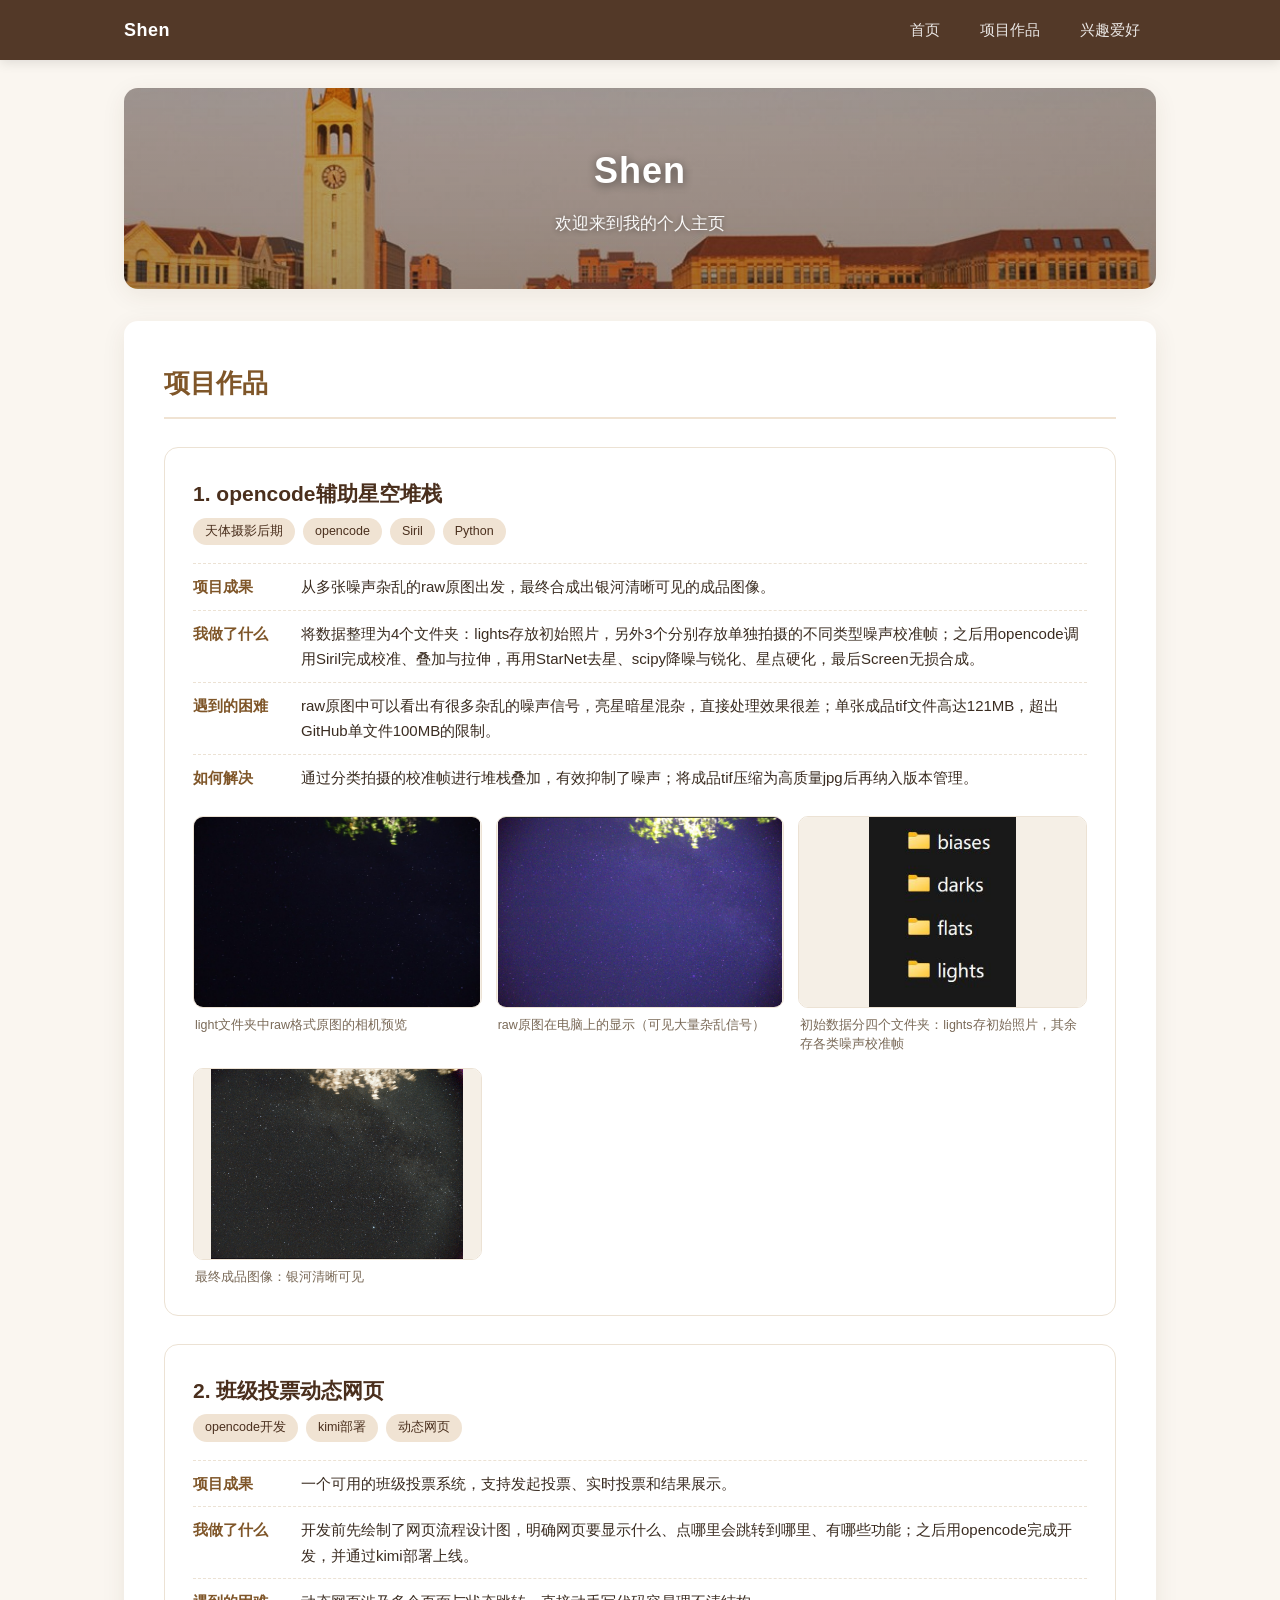
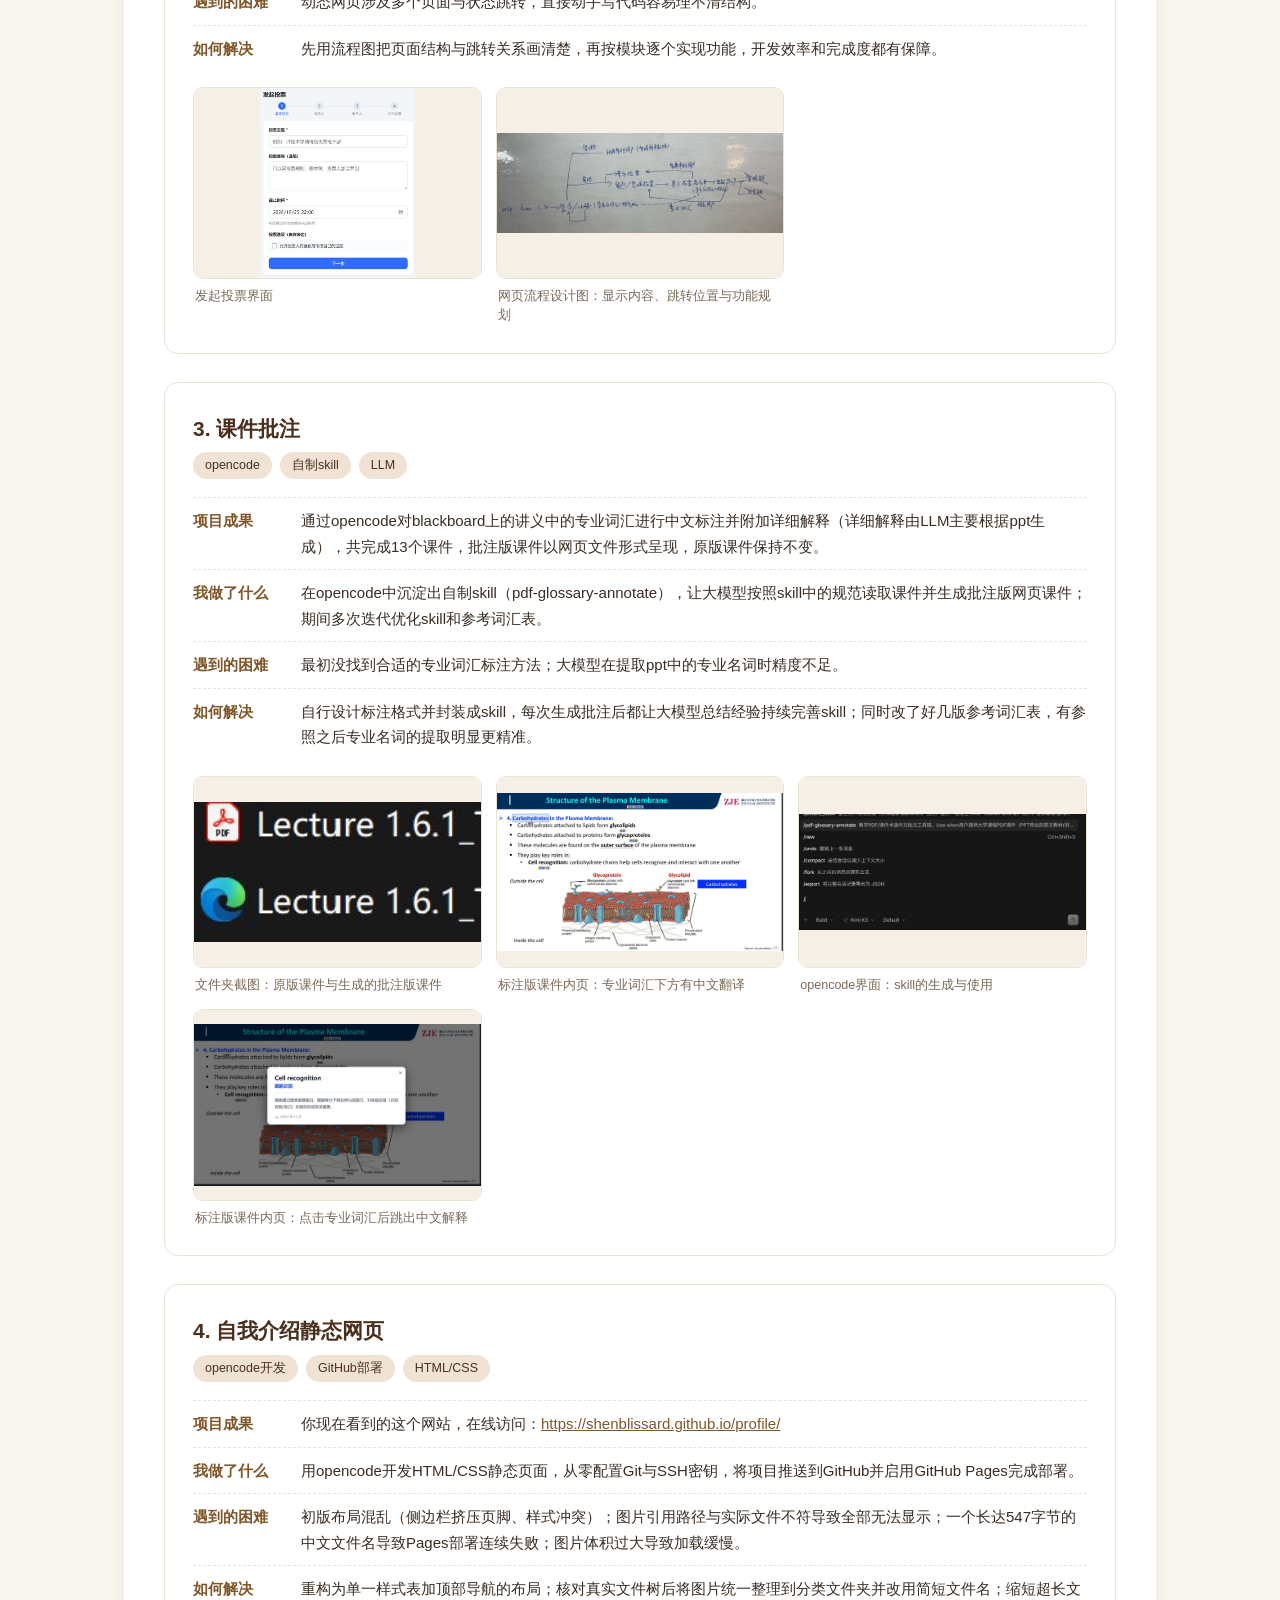
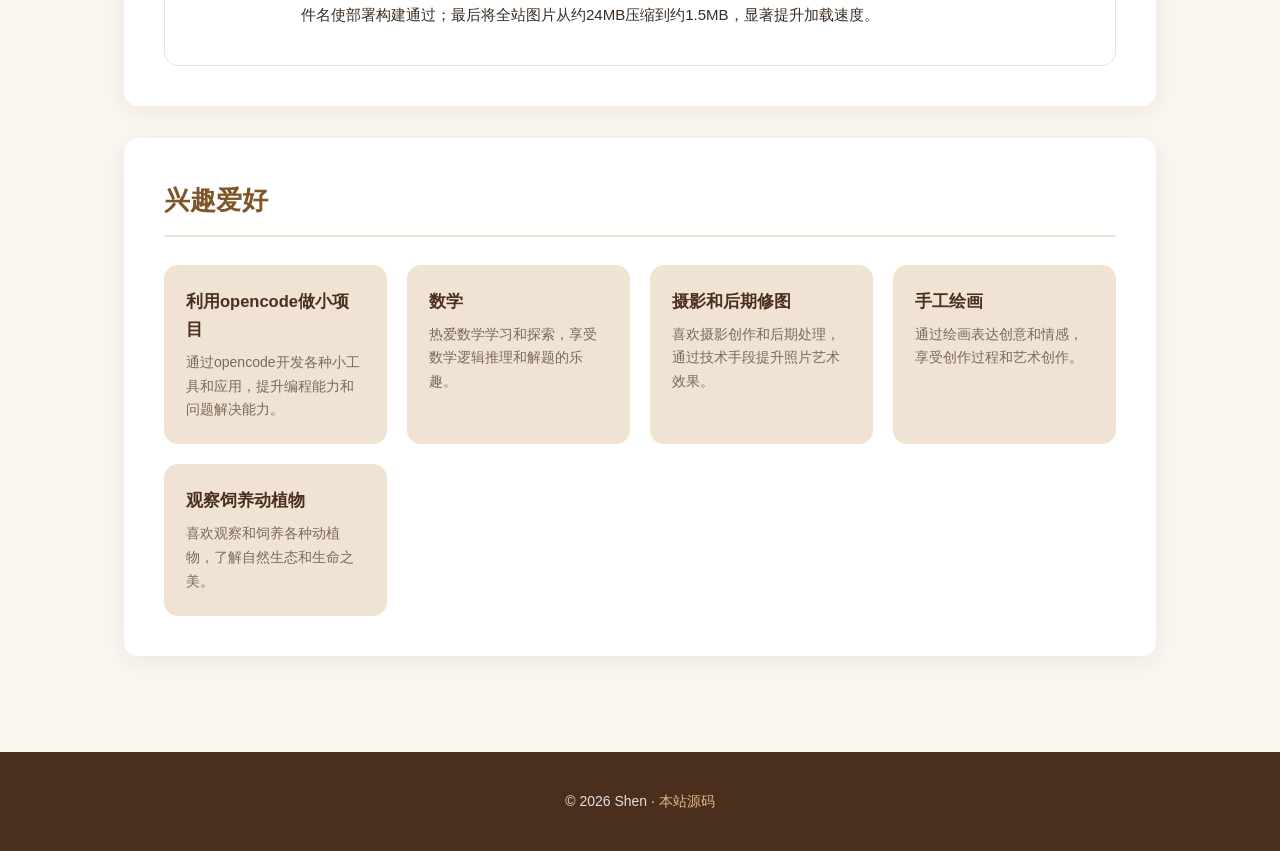
==== commit 5a4018d8: "Reorder projects, add hero background image, switch to warm amber palette" ====
--- a/index-single.html
+++ b/index-single.html
@@ -43,16 +43,7 @@
       </article>
 
       <article class="project-group">
-        <h3>2. 自我介绍静态网页</h3>
-        <div class="project-tags"><span>opencode开发</span><span>GitHub部署</span><span>HTML/CSS</span></div>
-        <div class="proj-row"><span class="label">项目成果</span><p>你现在看到的这个网站，在线访问：<a href="https://shenblissard.github.io/profile/" target="_blank" rel="noopener">https://shenblissard.github.io/profile/</a></p></div>
-        <div class="proj-row"><span class="label">我做了什么</span><p>用opencode开发HTML/CSS静态页面，从零配置Git与SSH密钥，将项目推送到GitHub并启用GitHub Pages完成部署。</p></div>
-        <div class="proj-row"><span class="label">遇到的困难</span><p>初版布局混乱（侧边栏挤压页脚、样式冲突）；图片引用路径与实际文件不符导致全部无法显示；一个长达547字节的中文文件名导致Pages部署连续失败；图片体积过大导致加载缓慢。</p></div>
-        <div class="proj-row"><span class="label">如何解决</span><p>重构为单一样式表加顶部导航的布局；核对真实文件树后将图片统一整理到分类文件夹并改用简短文件名；缩短超长文件名使部署构建通过；最后将全站图片从约24MB压缩到约1.5MB，显著提升加载速度。</p></div>
-      </article>
-
-      <article class="project-group">
-        <h3>3. 班级投票动态网页</h3>
+        <h3>2. 班级投票动态网页</h3>
         <div class="project-tags"><span>opencode开发</span><span>kimi部署</span><span>动态网页</span></div>
         <div class="proj-row"><span class="label">项目成果</span><p>一个可用的班级投票系统，支持发起投票、实时投票和结果展示。</p></div>
         <div class="proj-row"><span class="label">我做了什么</span><p>开发前先绘制了网页流程设计图，明确网页要显示什么、点哪里会跳转到哪里、有哪些功能；之后用opencode完成开发，并通过kimi部署上线。</p></div>
@@ -65,7 +56,7 @@
       </article>
 
       <article class="project-group">
-        <h3>4. 课件批注</h3>
+        <h3>3. 课件批注</h3>
         <div class="project-tags"><span>opencode</span><span>自制skill</span><span>LLM</span></div>
         <div class="proj-row"><span class="label">项目成果</span><p>通过opencode对blackboard上的讲义中的专业词汇进行中文标注并附加详细解释（详细解释由LLM主要根据ppt生成），共完成13个课件，批注版课件以网页文件形式呈现，原版课件保持不变。</p></div>
         <div class="proj-row"><span class="label">我做了什么</span><p>在opencode中沉淀出自制skill（pdf-glossary-annotate），让大模型按照skill中的规范读取课件并生成批注版网页课件；期间多次迭代优化skill和参考词汇表。</p></div>
@@ -77,6 +68,15 @@
           <figure><a href="img/projects/course/course-skill-ui.jpg" target="_blank" rel="noopener"><img src="img/projects/course/course-skill-ui.jpg" alt="opencode界面：skill的生成与使用" loading="lazy"></a><figcaption>opencode界面：skill的生成与使用</figcaption></figure>
           <figure><a href="img/projects/course/course-annotated-explain.jpg" target="_blank" rel="noopener"><img src="img/projects/course/course-annotated-explain.jpg" alt="标注版课件内页：点击某个专业词汇后屏幕中央跳出中文解释" loading="lazy"></a><figcaption>标注版课件内页：点击专业词汇后跳出中文解释</figcaption></figure>
         </div>
+      </article>
+
+      <article class="project-group">
+        <h3>4. 自我介绍静态网页</h3>
+        <div class="project-tags"><span>opencode开发</span><span>GitHub部署</span><span>HTML/CSS</span></div>
+        <div class="proj-row"><span class="label">项目成果</span><p>你现在看到的这个网站，在线访问：<a href="https://shenblissard.github.io/profile/" target="_blank" rel="noopener">https://shenblissard.github.io/profile/</a></p></div>
+        <div class="proj-row"><span class="label">我做了什么</span><p>用opencode开发HTML/CSS静态页面，从零配置Git与SSH密钥，将项目推送到GitHub并启用GitHub Pages完成部署。</p></div>
+        <div class="proj-row"><span class="label">遇到的困难</span><p>初版布局混乱（侧边栏挤压页脚、样式冲突）；图片引用路径与实际文件不符导致全部无法显示；一个长达547字节的中文文件名导致Pages部署连续失败；图片体积过大导致加载缓慢。</p></div>
+        <div class="proj-row"><span class="label">如何解决</span><p>重构为单一样式表加顶部导航的布局；核对真实文件树后将图片统一整理到分类文件夹并改用简短文件名；缩短超长文件名使部署构建通过；最后将全站图片从约24MB压缩到约1.5MB，显著提升加载速度。</p></div>
       </article>
     </section>
 
--- a/css/style.css
+++ b/css/style.css
@@ -1,16 +1,17 @@
 :root {
-  --green-900: #1b4332;
-  --green-700: #2d6a4f;
-  --green-500: #40916c;
-  --green-300: #74c69d;
-  --green-100: #d8f3dc;
-  --bg: #f4f7f5;
+  --amber-900: #4a2f1d;
+  --amber-700: #7f5629;
+  --amber-500: #cf9e70;
+  --amber-300: #e3b98f;
+  --amber-100: #f0e3d3;
+  --bg: #faf6f0;
   --card: #ffffff;
-  --text: #21322a;
-  --text-muted: #5b6f63;
+  --text: #3a2c21;
+  --text-muted: #7a6a58;
+  --line: #ece2d4;
   --radius: 14px;
-  --shadow: 0 6px 24px rgba(27, 67, 50, 0.08);
-  --shadow-hover: 0 12px 32px rgba(27, 67, 50, 0.14);
+  --shadow: 0 6px 24px rgba(74, 47, 29, 0.08);
+  --shadow-hover: 0 12px 32px rgba(74, 47, 29, 0.16);
 }
 
 * {
@@ -40,7 +41,7 @@
   position: sticky;
   top: 0;
   z-index: 100;
-  background: rgba(27, 67, 50, 0.96);
+  background: rgba(74, 47, 29, 0.95);
   backdrop-filter: blur(8px);
   box-shadow: 0 2px 12px rgba(0, 0, 0, 0.12);
 }
@@ -86,7 +87,7 @@
 }
 
 .navbar ul li a:focus-visible {
-  outline: 2px solid var(--green-300);
+  outline: 2px solid var(--amber-300);
   outline-offset: 2px;
 }
 
@@ -97,26 +98,33 @@
   padding: 0 24px 48px;
 }
 
+/* ---------- 首页横幅 ---------- */
 .hero-section {
-  margin-top: 32px;
+  margin-top: 28px;
   text-align: center;
-  padding: 72px 24px;
-  background: linear-gradient(135deg, var(--green-500) 0%, var(--green-900) 100%);
-  color: #ffffff;
+  padding: 52px 24px;
   border-radius: var(--radius);
   box-shadow: var(--shadow);
+  color: #ffffff;
+  background-image:
+    linear-gradient(rgba(58, 38, 22, 0.35), rgba(58, 38, 22, 0.45)),
+    url("../img/hero-bg.jpg");
+  background-size: cover;
+  background-position: center 62%;
 }
 
 .hero-section h1 {
-  font-size: 44px;
-  margin: 0 0 12px;
+  font-size: 36px;
+  margin: 0 0 8px;
   letter-spacing: 1px;
+  text-shadow: 0 2px 10px rgba(0, 0, 0, 0.45);
 }
 
 .hero-section p {
-  font-size: 18px;
-  margin: 0;
-  opacity: 0.92;
+  font-size: 16.5px;
+  margin: 0;
+  opacity: 0.95;
+  text-shadow: 0 1px 6px rgba(0, 0, 0, 0.4);
 }
 
 /* ---------- 章节 ---------- */
@@ -132,13 +140,13 @@
   margin: 0 0 28px;
   padding-bottom: 12px;
   font-size: 26px;
-  color: var(--green-700);
-  border-bottom: 2px solid var(--green-100);
+  color: var(--amber-700);
+  border-bottom: 2px solid var(--amber-100);
 }
 
 /* ---------- 项目分栏 ---------- */
 .project-group {
-  border: 1px solid #e6efe9;
+  border: 1px solid var(--line);
   border-radius: var(--radius);
   padding: 28px;
   margin-bottom: 28px;
@@ -151,7 +159,7 @@
 .project-group > h3 {
   margin: 0 0 6px;
   font-size: 21px;
-  color: var(--green-900);
+  color: var(--amber-900);
 }
 
 .project-tags {
@@ -162,8 +170,8 @@
 }
 
 .project-tags span {
-  background: var(--green-100);
-  color: var(--green-900);
+  background: var(--amber-100);
+  color: var(--amber-900);
   font-size: 12.5px;
   padding: 3px 12px;
   border-radius: 999px;
@@ -174,13 +182,13 @@
   grid-template-columns: 96px 1fr;
   gap: 12px;
   padding: 10px 0;
-  border-top: 1px dashed #e0ebe4;
+  border-top: 1px dashed var(--line);
   font-size: 15px;
 }
 
 .proj-row .label {
   font-weight: 700;
-  color: var(--green-700);
+  color: var(--amber-700);
   white-space: nowrap;
 }
 
@@ -190,7 +198,7 @@
 }
 
 .proj-row a {
-  color: var(--green-500);
+  color: var(--amber-700);
   word-break: break-all;
 }
 
@@ -214,12 +222,12 @@
   display: block;
   border-radius: 10px;
   overflow: hidden;
-  background: #eef4f0;
-  border: 1px solid #e0ebe4;
+  background: #f5efe6;
+  border: 1px solid var(--line);
 }
 
 .gallery a:focus-visible {
-  outline: 2px solid var(--green-500);
+  outline: 2px solid var(--amber-500);
   outline-offset: 2px;
 }
 
@@ -228,7 +236,7 @@
   height: 190px;
   object-fit: contain;
   display: block;
-  background: #eef4f0;
+  background: #f5efe6;
   transition: transform 0.25s ease;
 }
 
@@ -251,21 +259,21 @@
 }
 
 .hobby-item {
-  background: var(--green-100);
+  background: var(--amber-100);
   border-radius: var(--radius);
   padding: 22px;
   transition: background-color 0.2s ease, transform 0.25s ease;
 }
 
 .hobby-item:hover {
-  background: #c8ecd8;
+  background: #ead5bd;
   transform: translateY(-3px);
 }
 
 .hobby-item h3 {
   margin: 0 0 8px;
   font-size: 16.5px;
-  color: var(--green-900);
+  color: var(--amber-900);
 }
 
 .hobby-item p {
@@ -277,7 +285,7 @@
 /* ---------- 页脚 ---------- */
 footer {
   margin-top: 48px;
-  background-color: var(--green-900);
+  background-color: var(--amber-900);
   color: rgba(255, 255, 255, 0.85);
   text-align: center;
   padding: 24px;
@@ -285,7 +293,7 @@
 }
 
 footer a {
-  color: var(--green-300);
+  color: var(--amber-300);
   text-decoration: none;
 }
 
@@ -296,11 +304,11 @@
 /* ---------- 响应式 ---------- */
 @media (max-width: 640px) {
   .hero-section {
-    padding: 56px 20px;
+    padding: 40px 20px;
   }
 
   .hero-section h1 {
-    font-size: 34px;
+    font-size: 30px;
   }
 
   .section-card {
